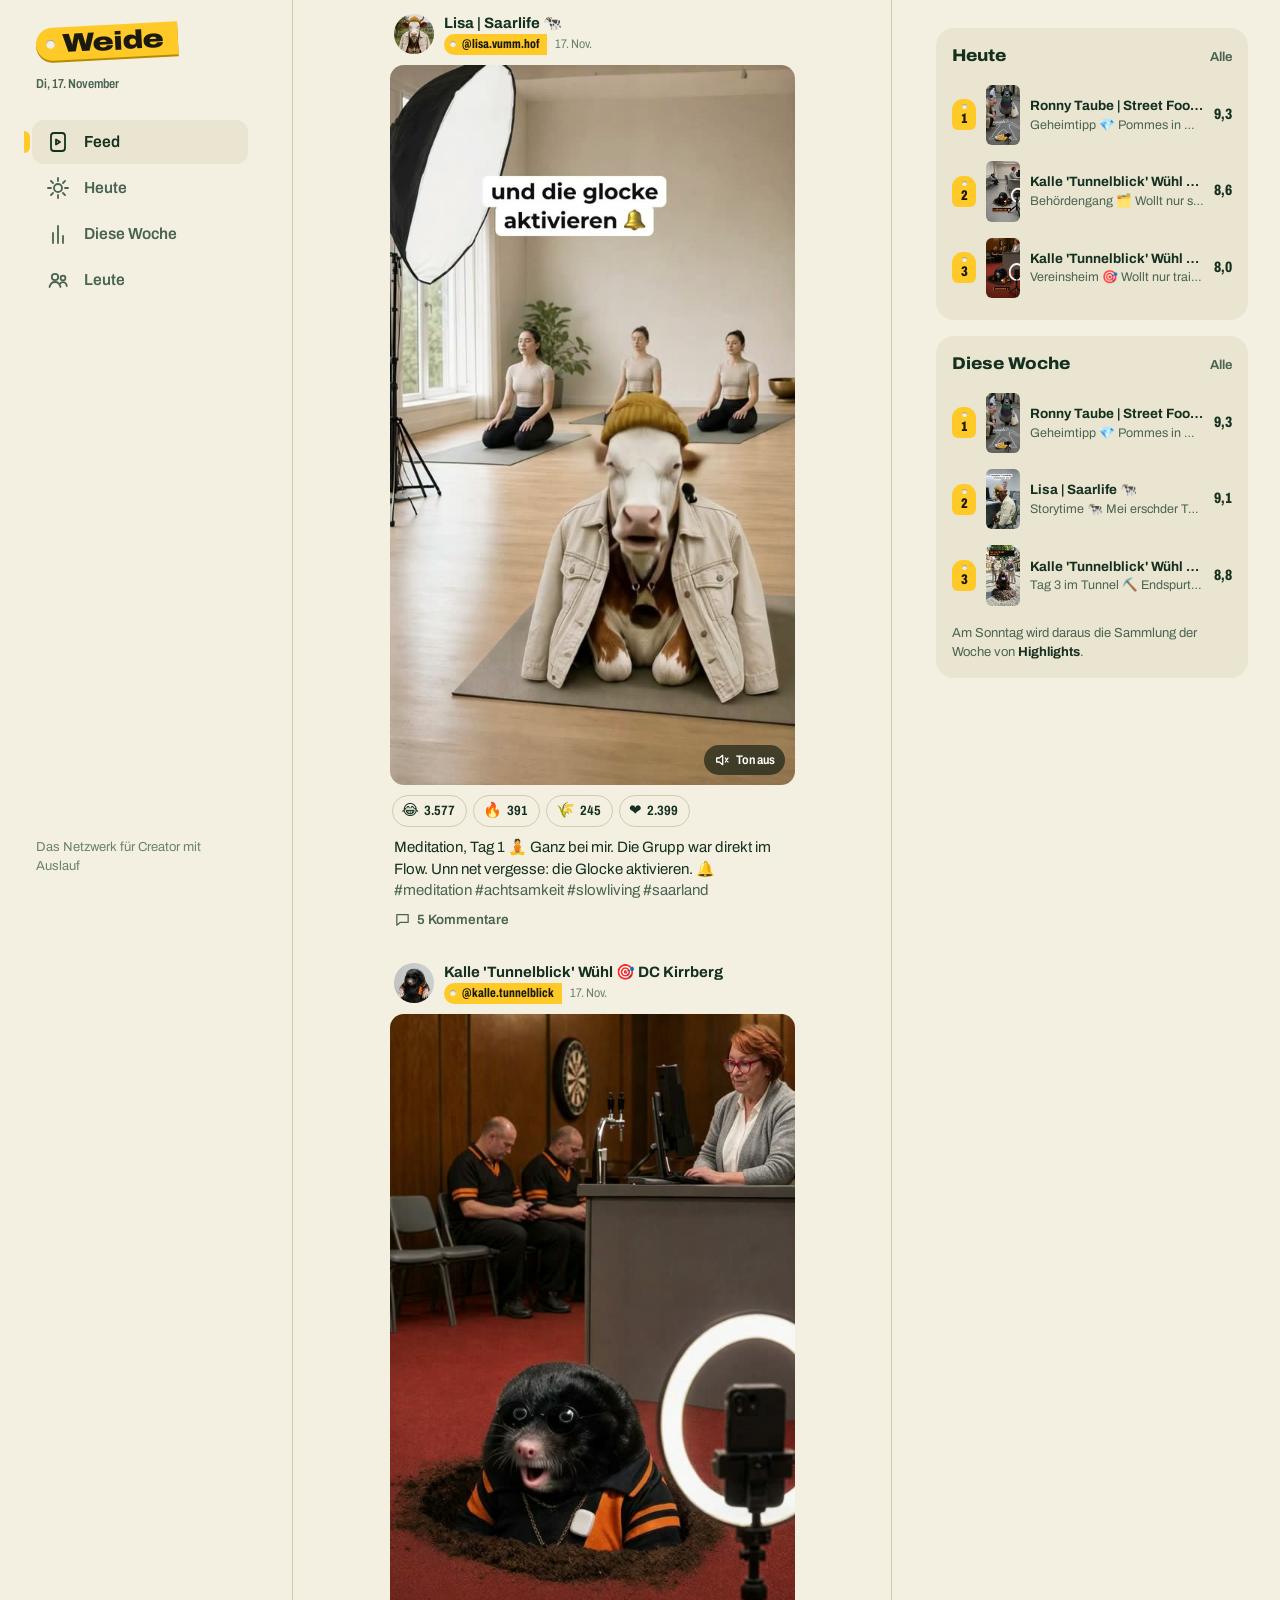
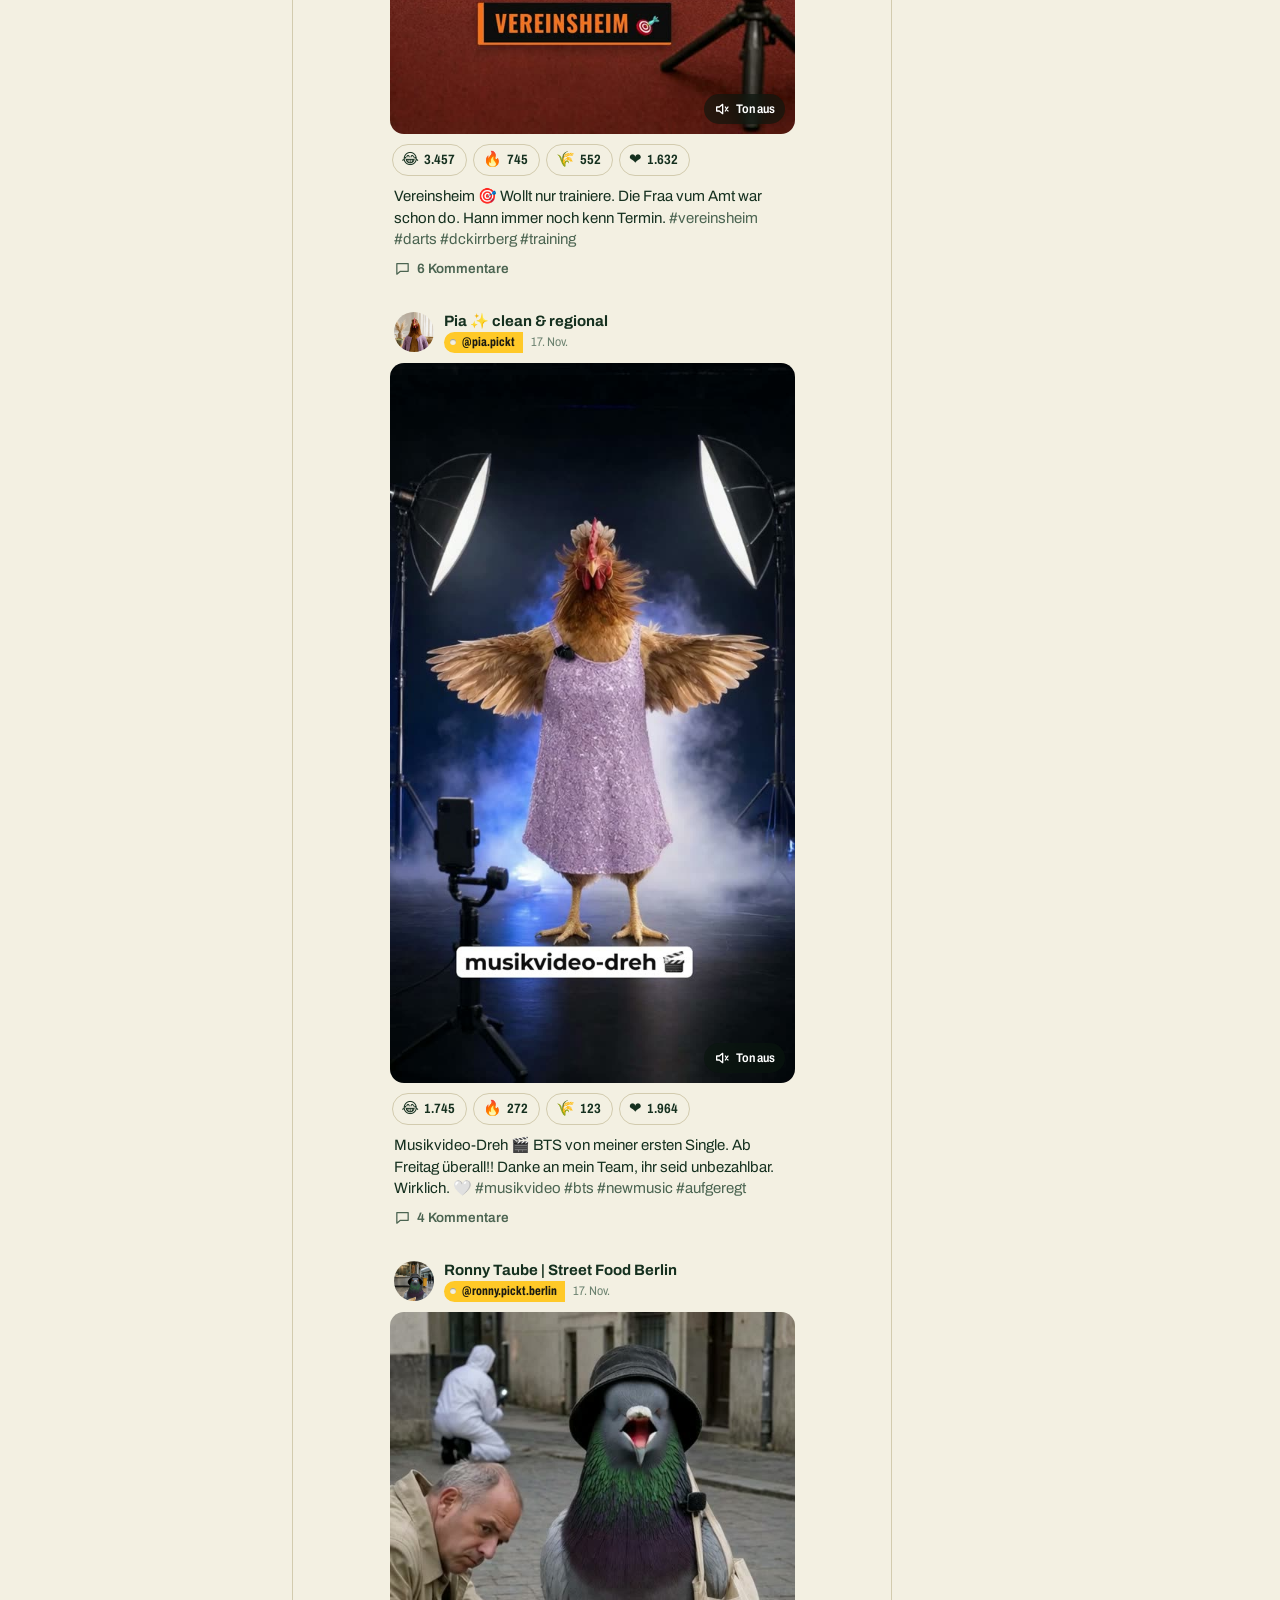
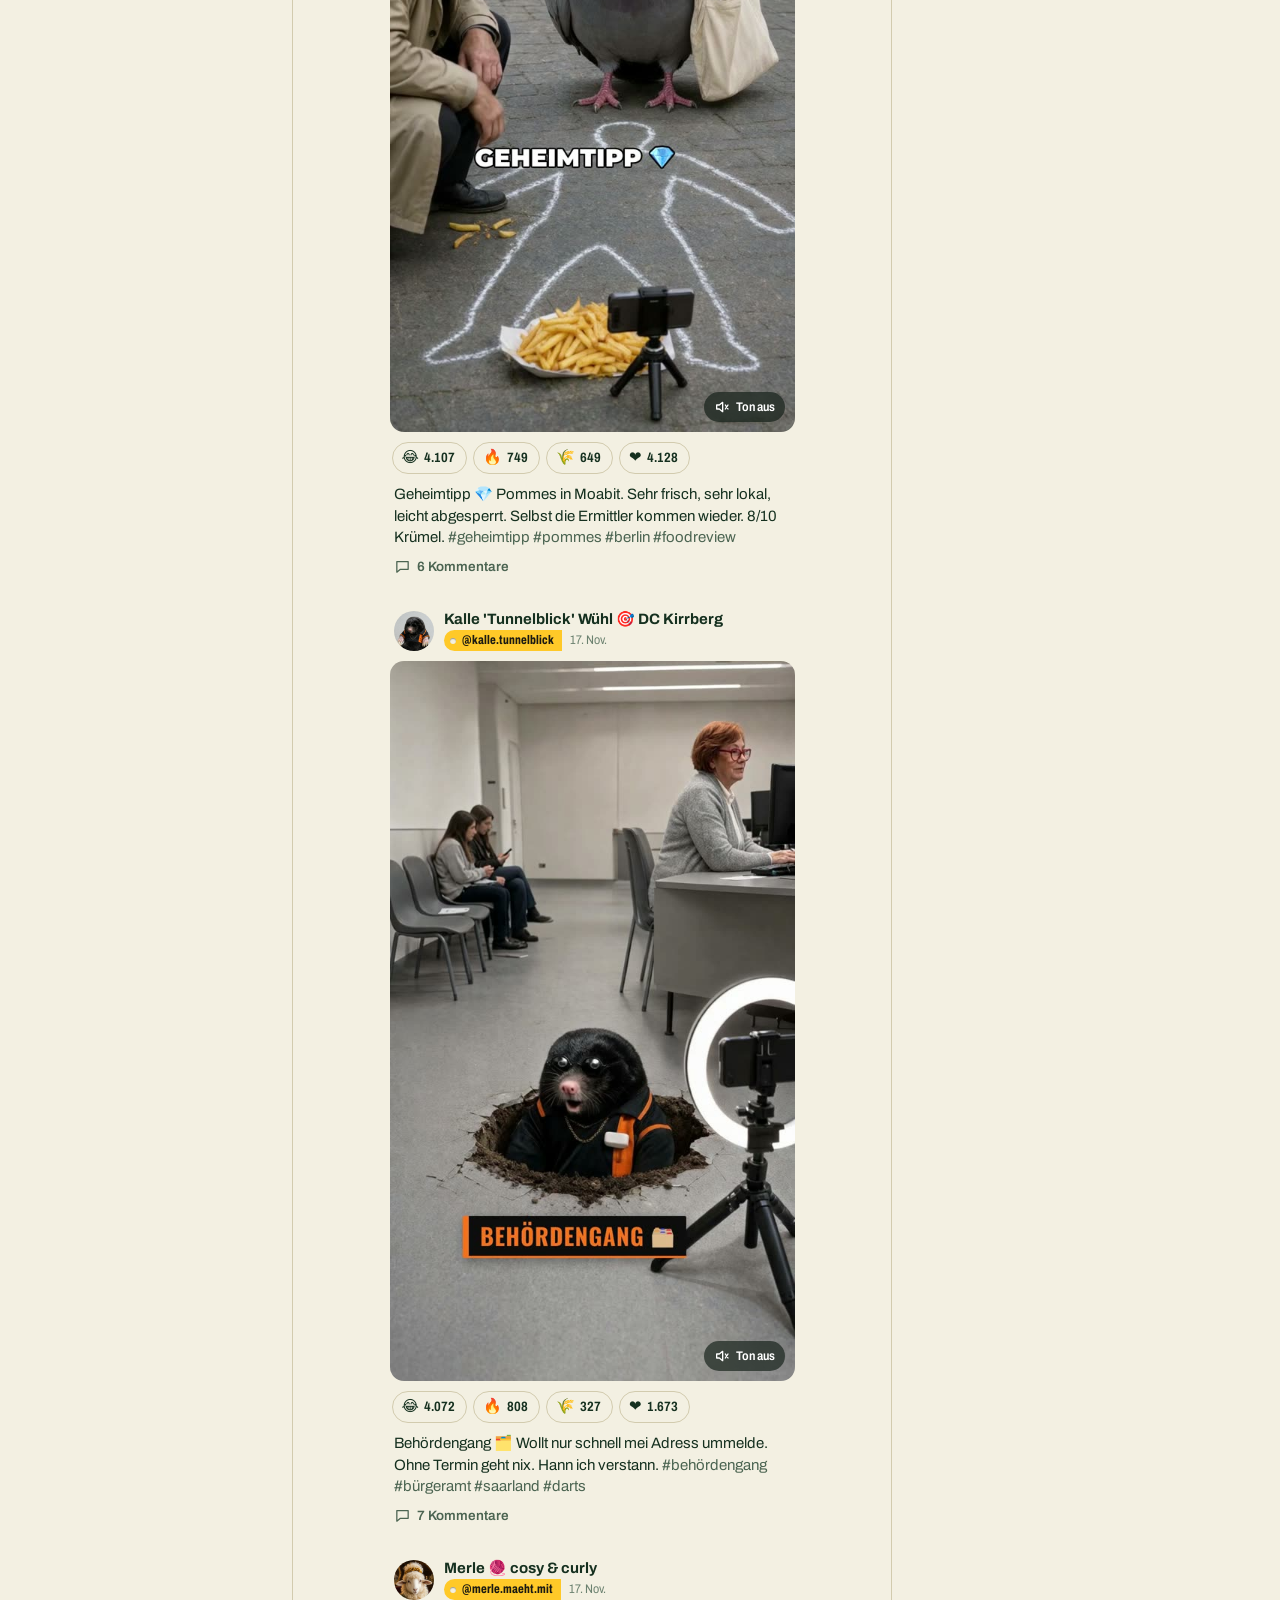
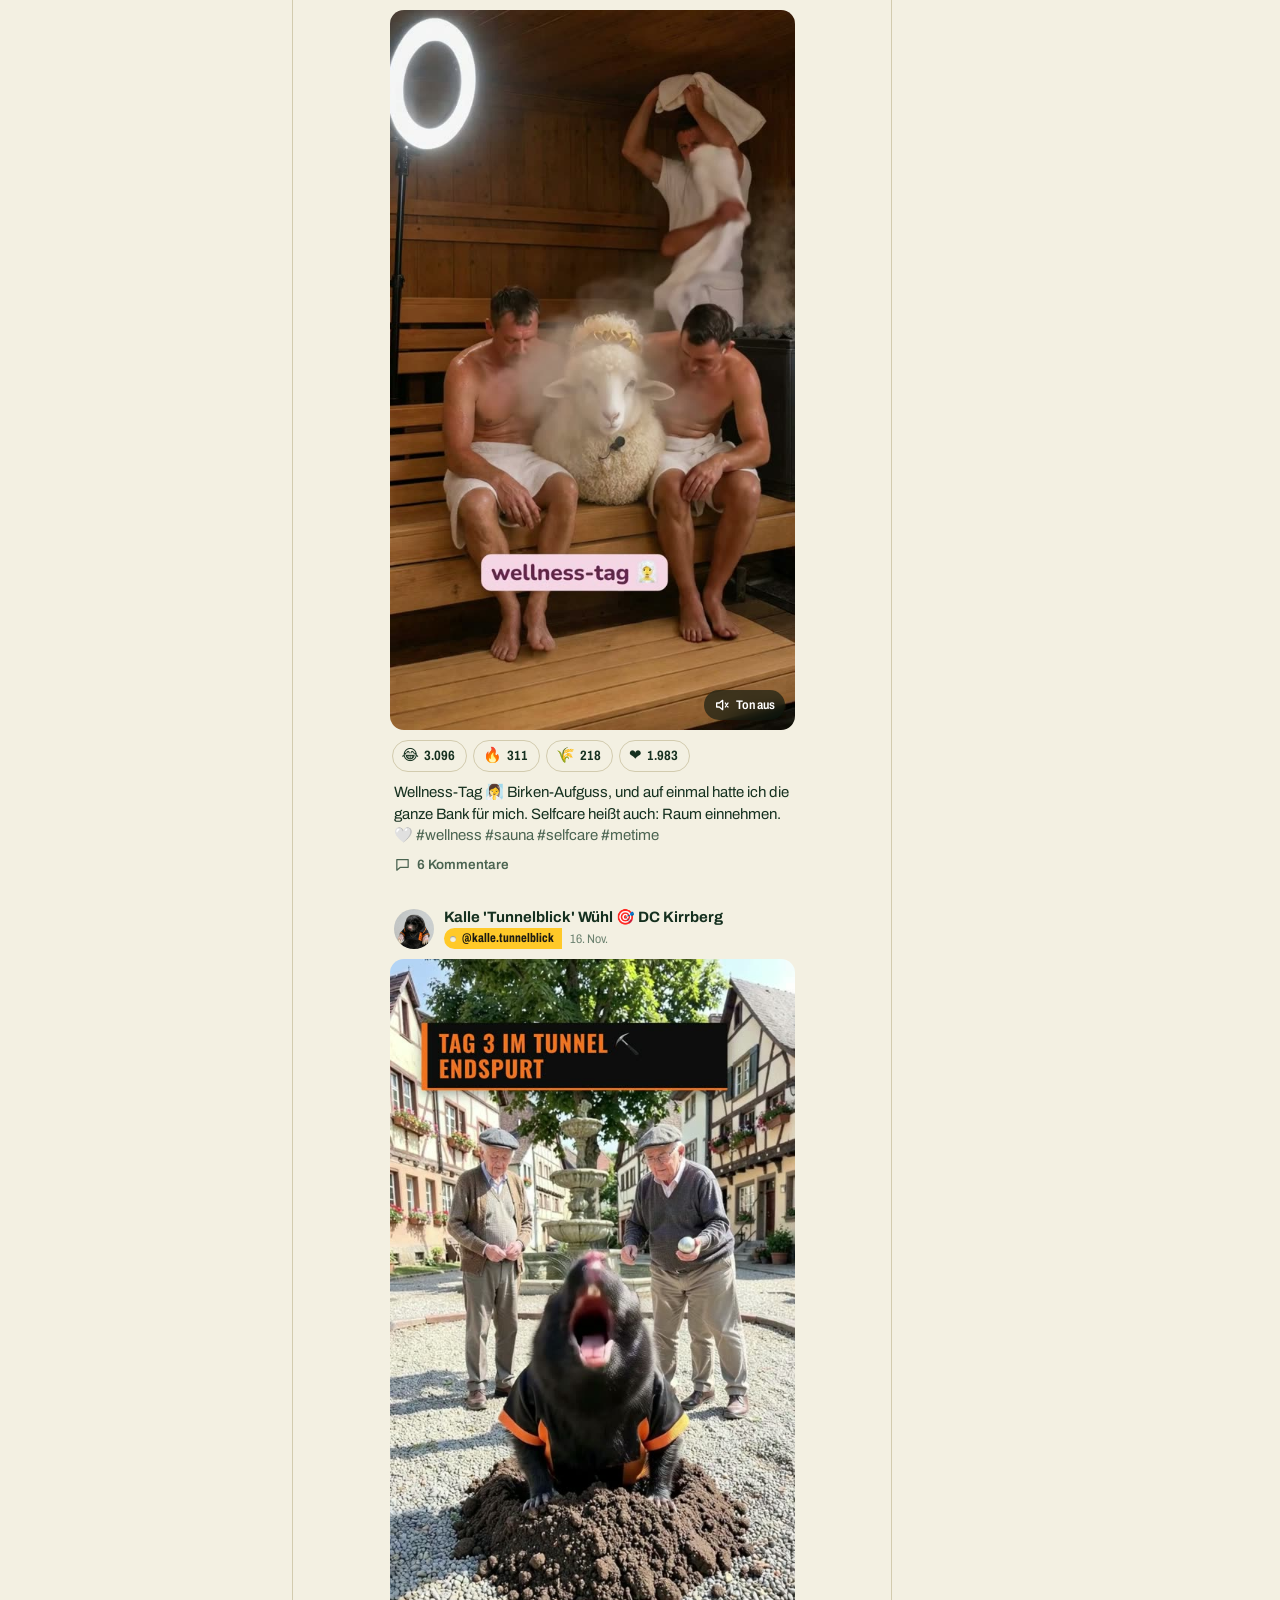
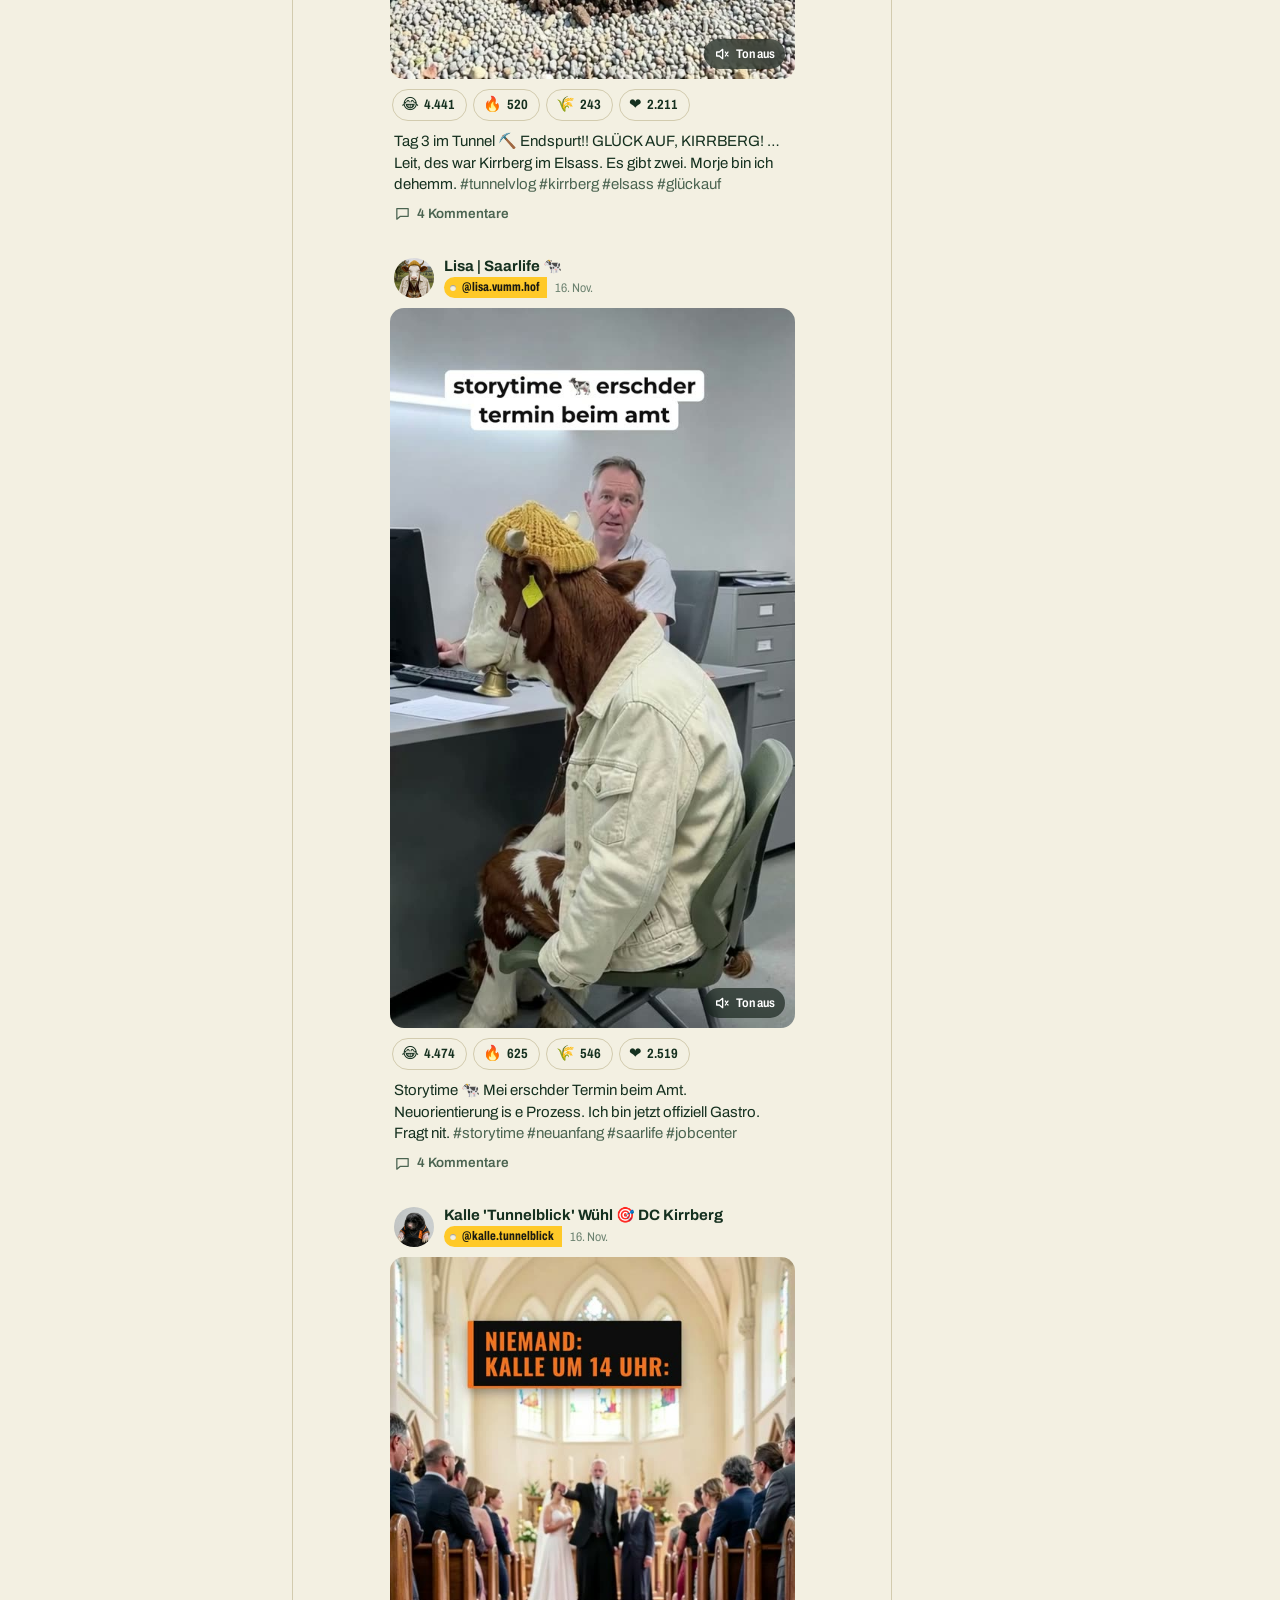
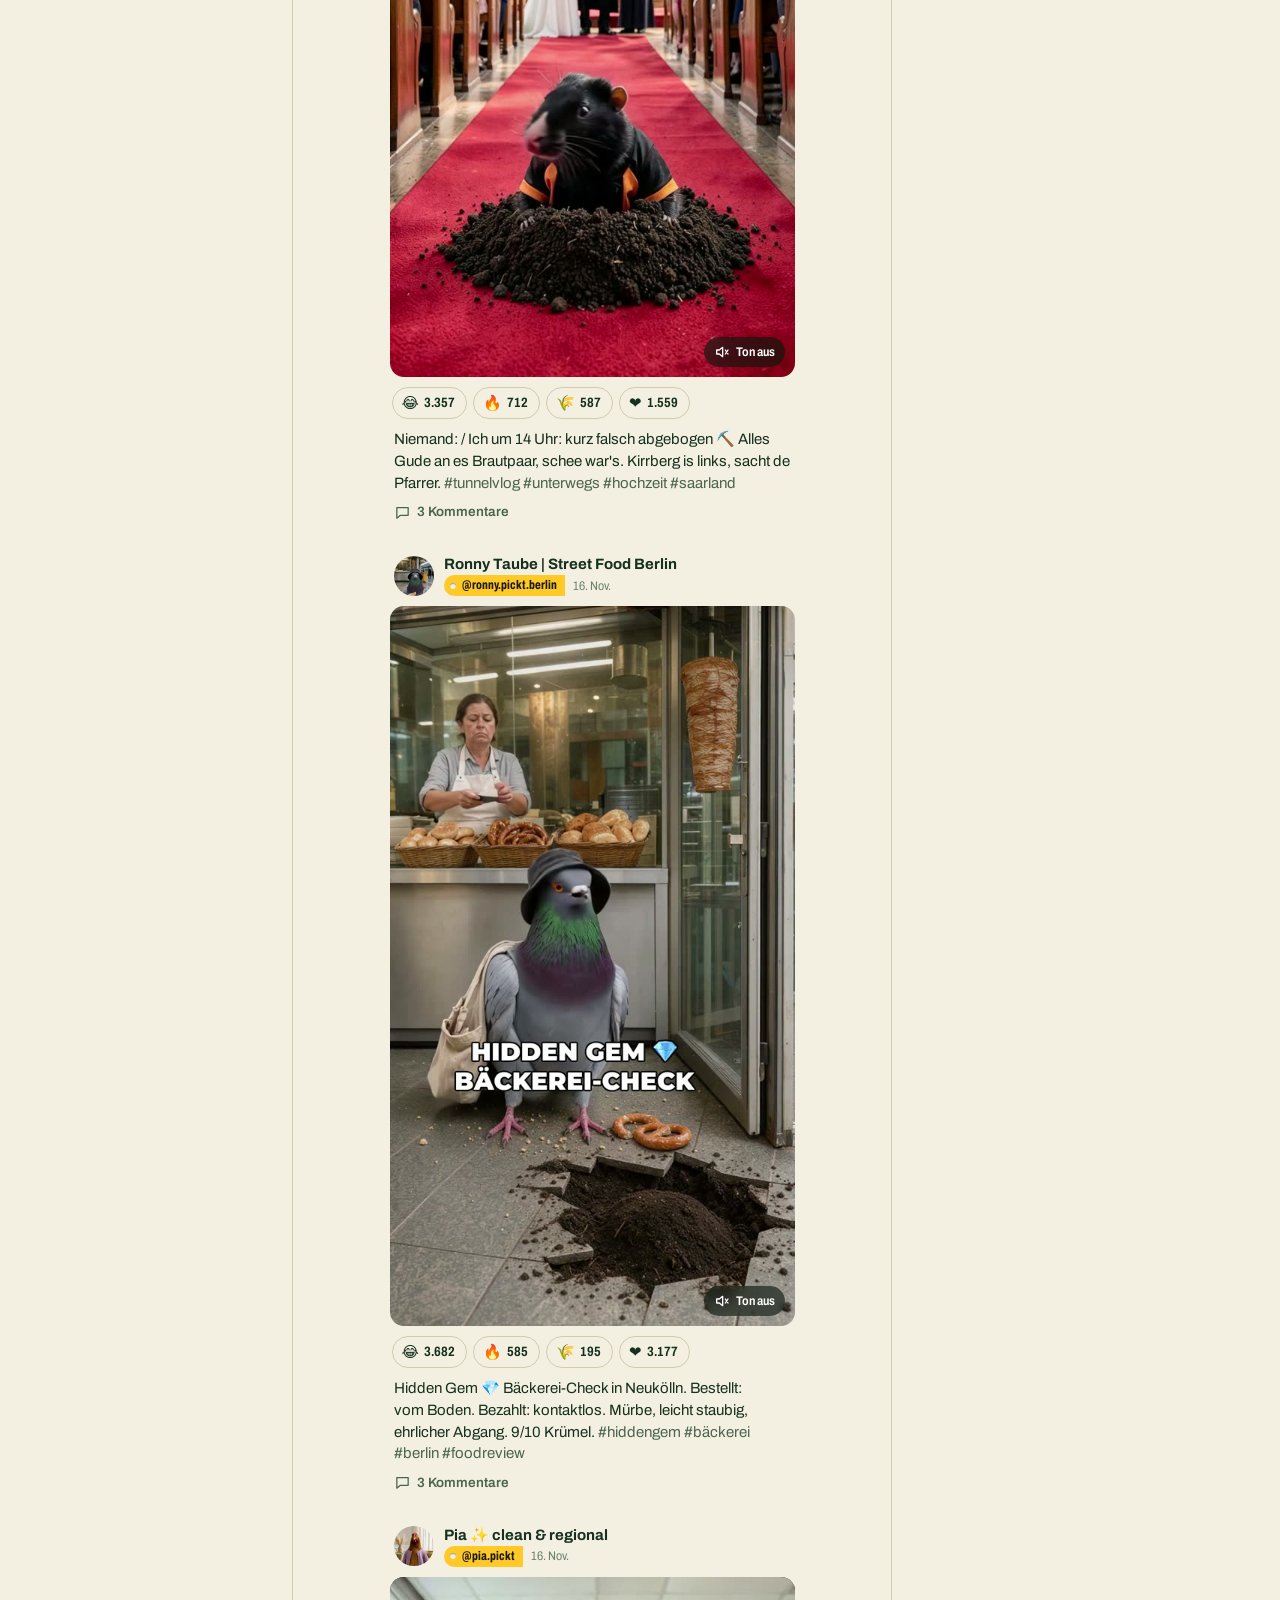
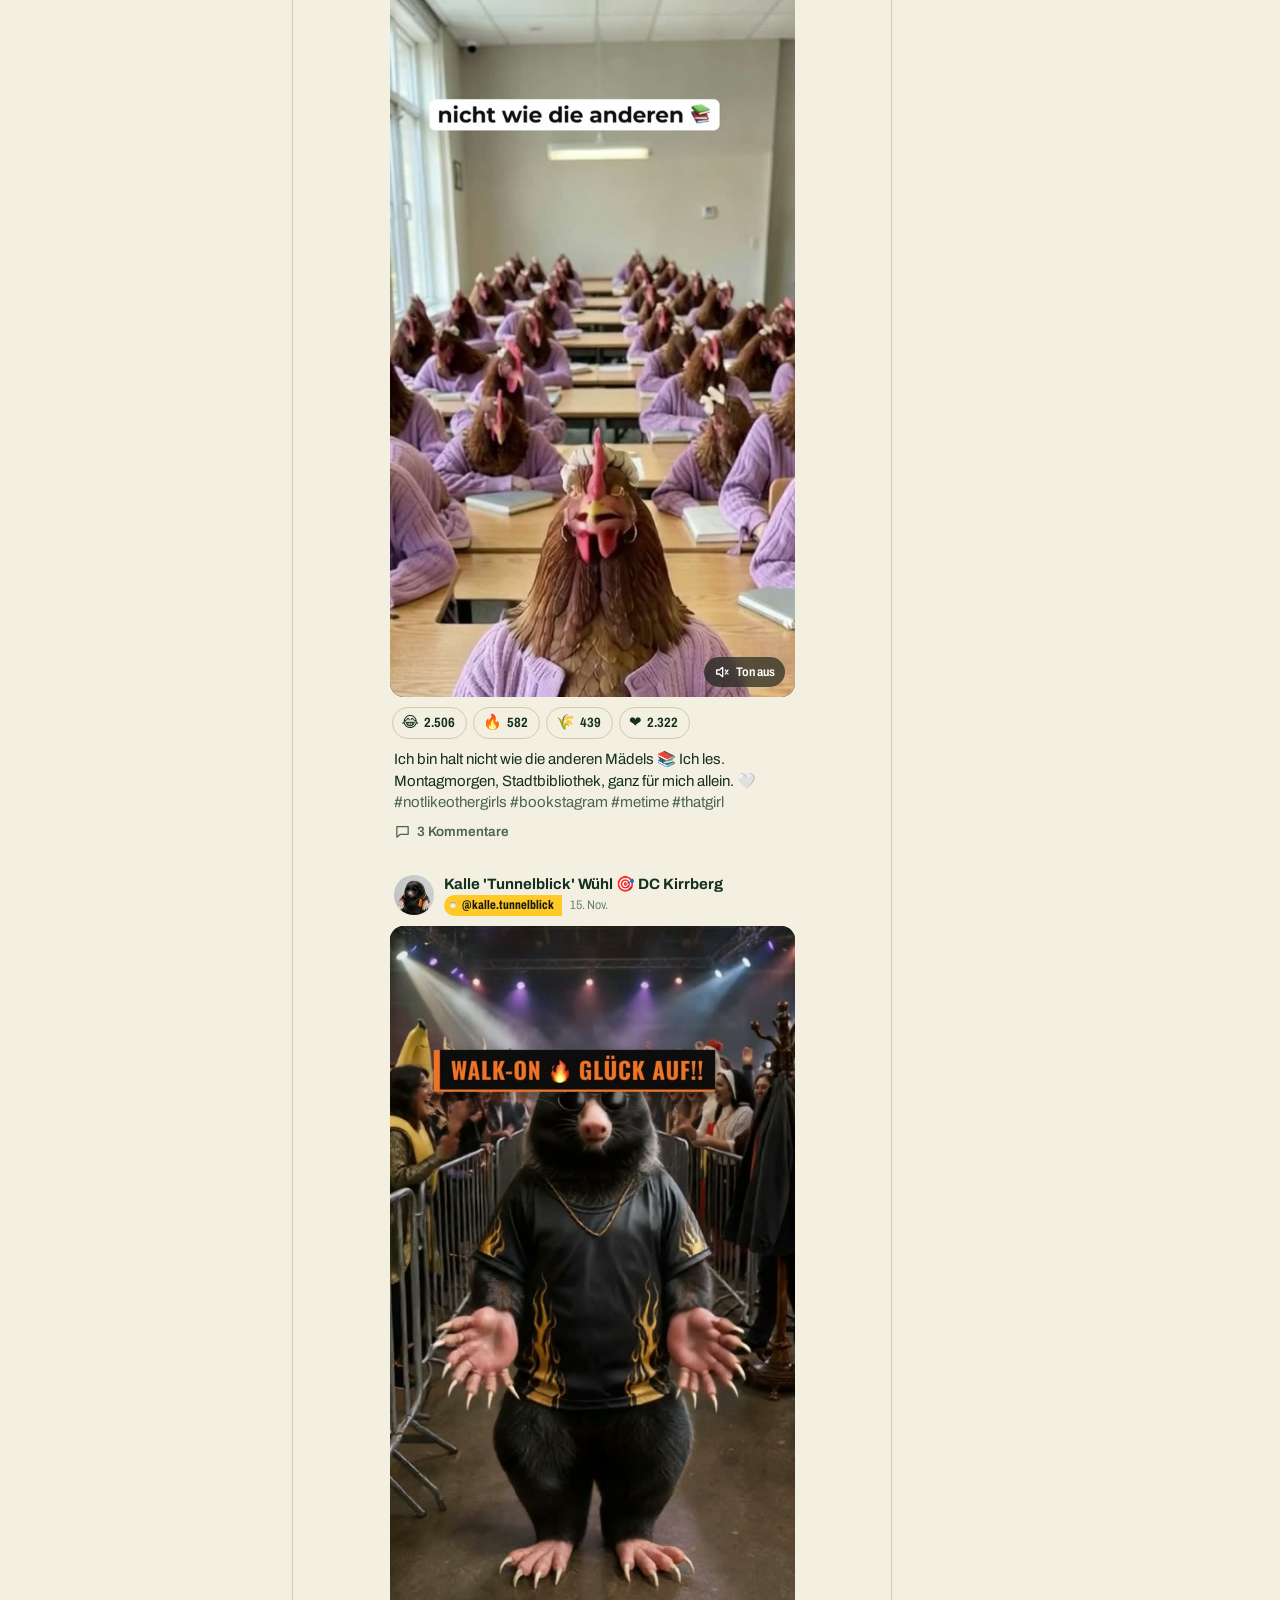
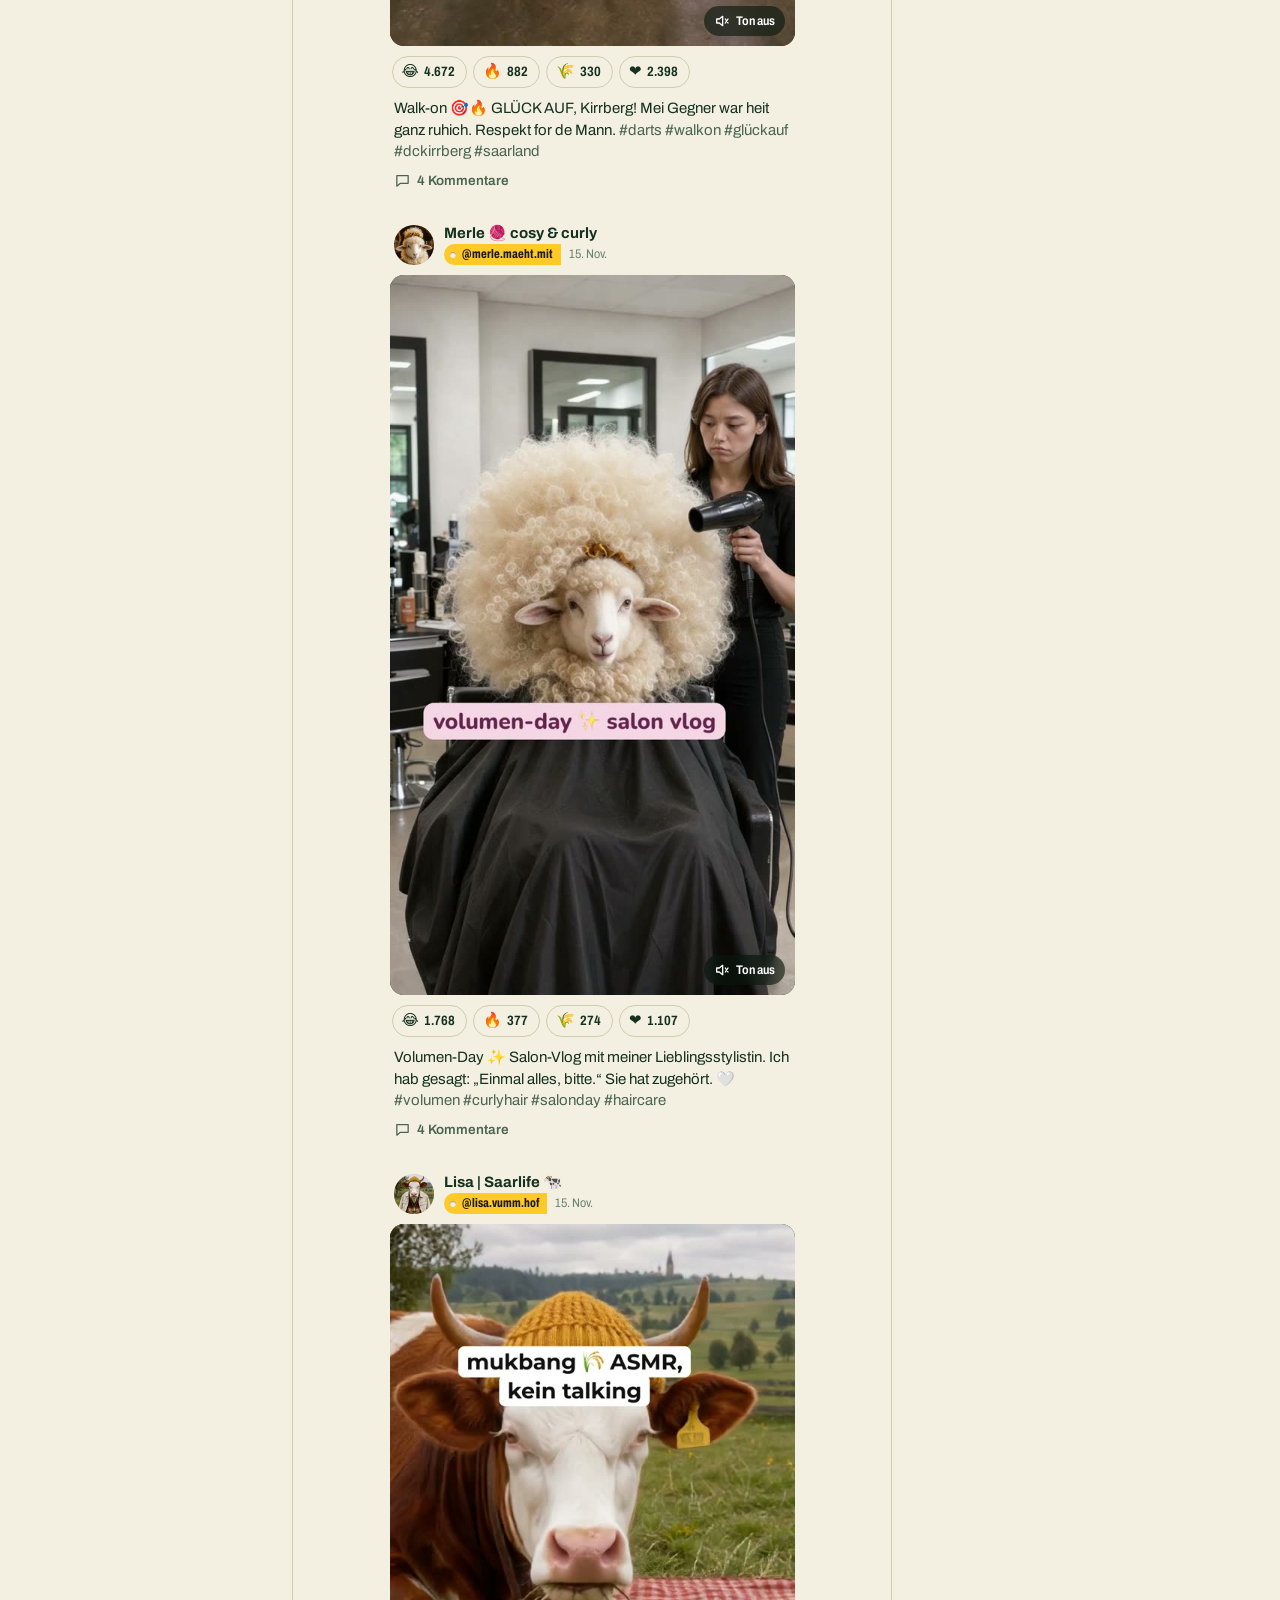
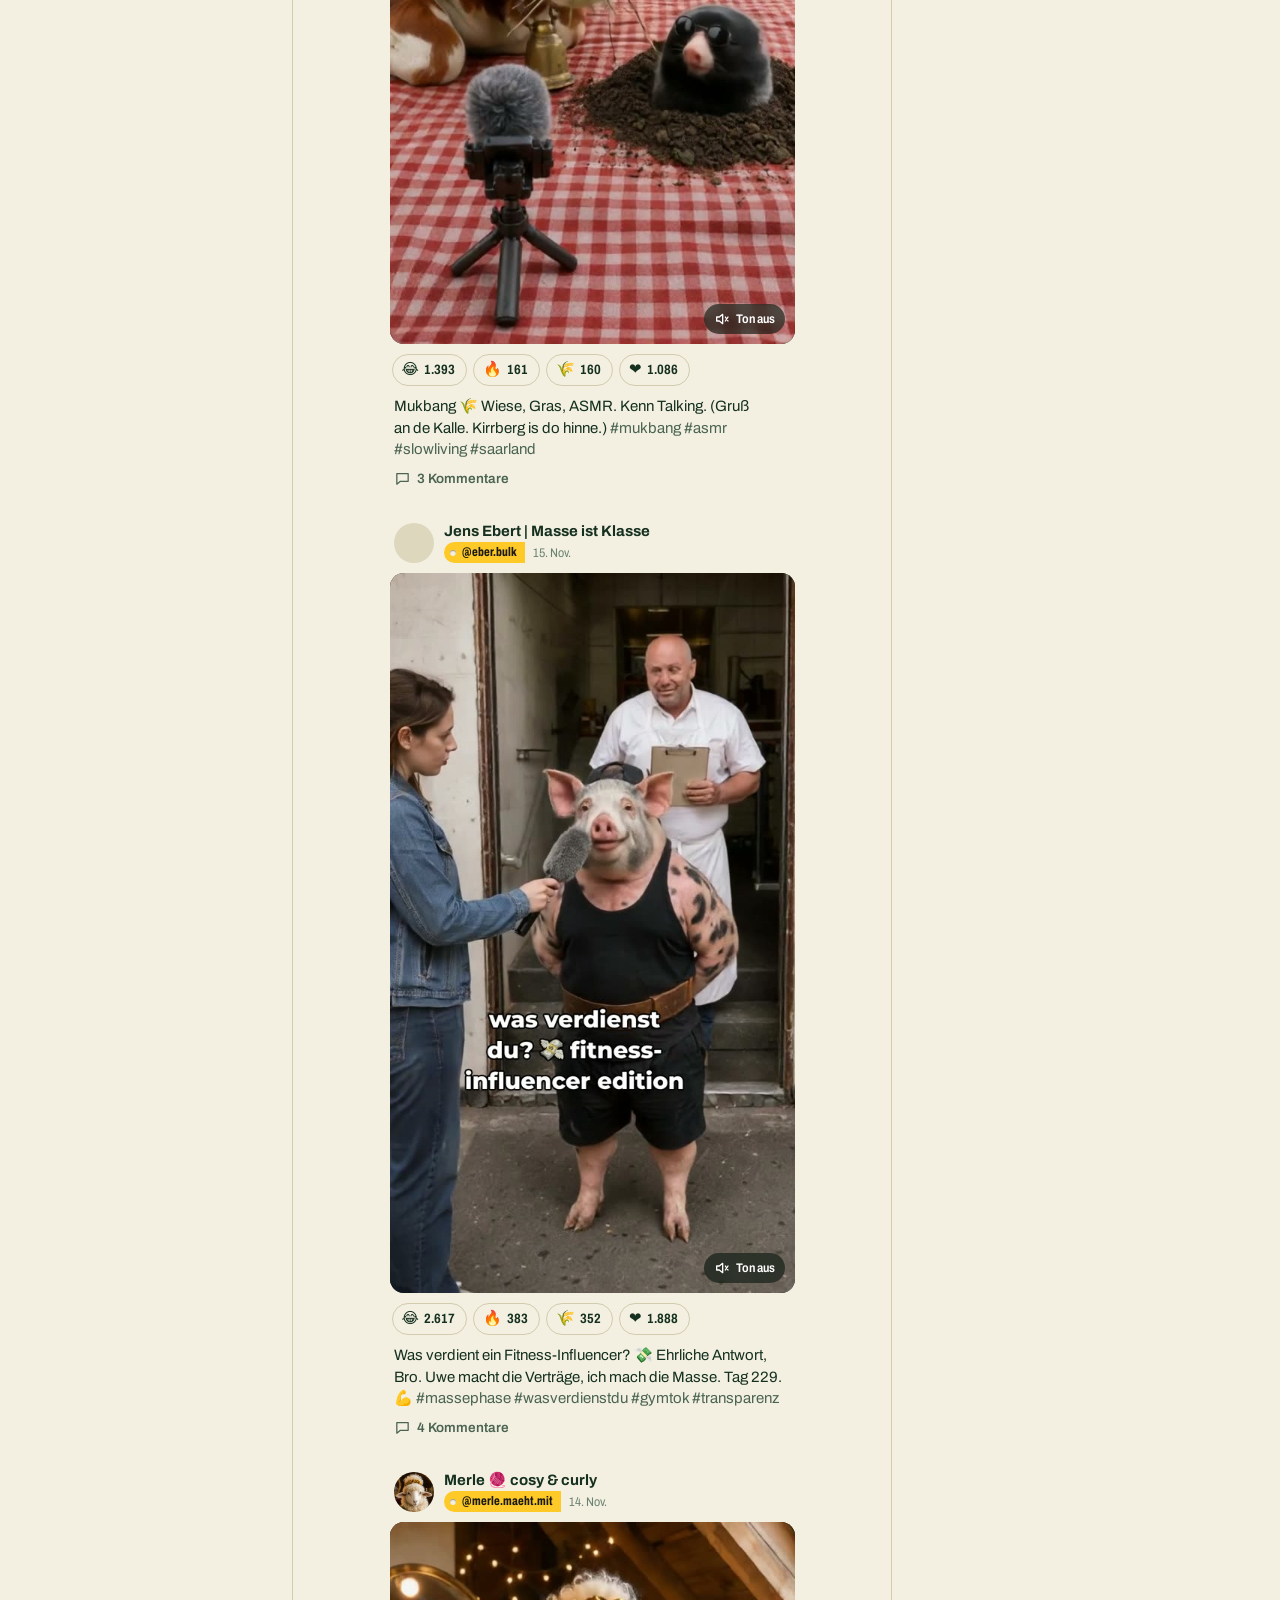
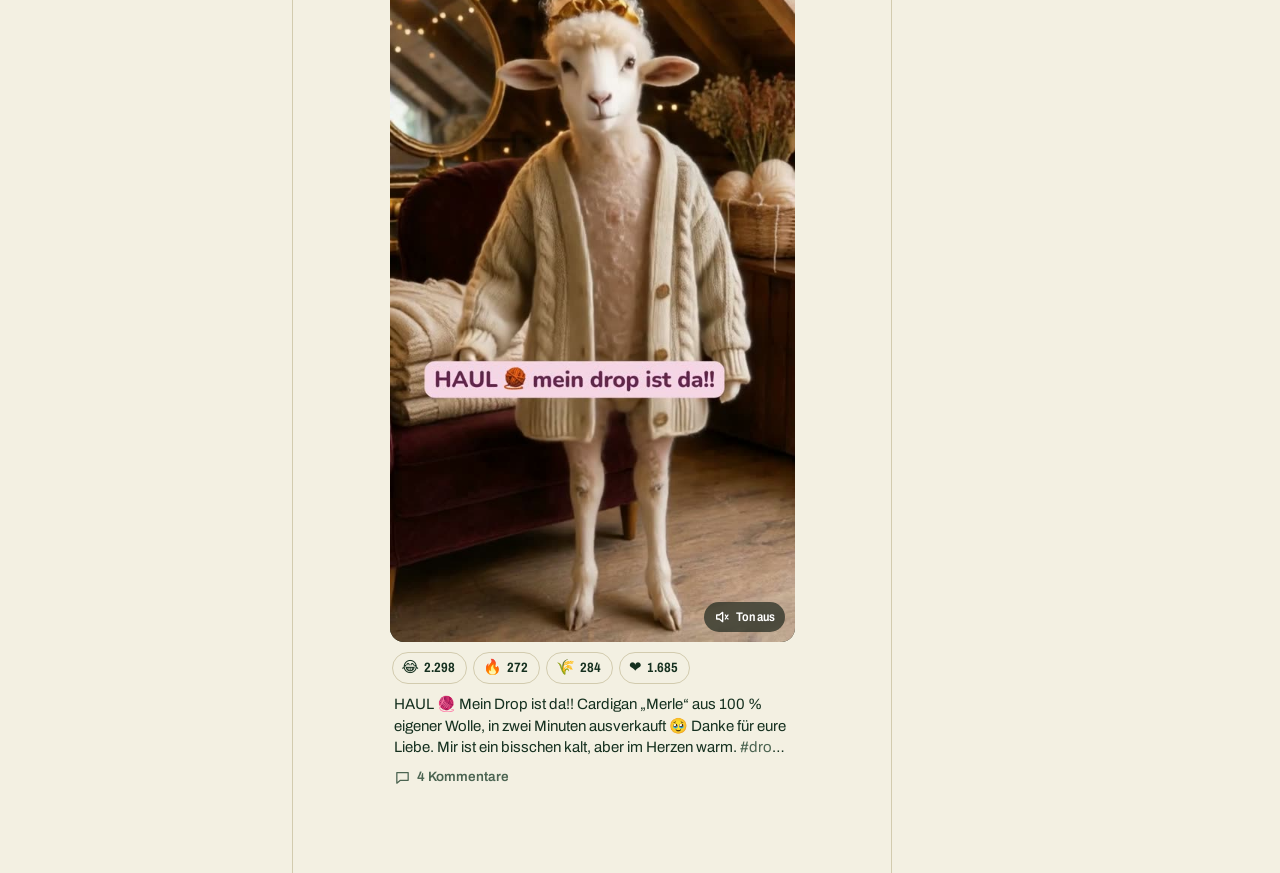
==== index.html @ 2bb1fde8 "Weide static snapshot (2026-11-17) Co-Authored-By: Claude Opus 5.5 <noreply@anthropic.com>" ====
<!doctype html>
<html lang="de">
<head>
  <meta charset="utf-8">
  <meta name="viewport" content="width=device-width, initial-scale=1, viewport-fit=cover">
  <meta name="theme-color" content="#173524" media="(prefers-color-scheme: dark)">
  <meta name="theme-color" content="#f3f0e2" media="(prefers-color-scheme: light)">
  <title>Weide</title>
  <meta name="description" content="Das Netzwerk für Creator mit Auslauf">
  <link rel="preconnect" href="https://fonts.googleapis.com">
  <link rel="preconnect" href="https://fonts.gstatic.com" crossorigin>
  <link rel="stylesheet" href="https://fonts.googleapis.com/css2?family=Archivo:ital,wdth,wght@0,62..125,100..900;1,62..125,100..900&display=swap">
  <link rel="stylesheet" href="static/app.css">
  <link rel="icon" href="data:image/svg+xml,%3Csvg xmlns='http://www.w3.org/2000/svg' viewBox='0 0 32 32'%3E%3Cpath d='M9 3h14a6 6 0 0 1 6 6v14a6 6 0 0 1-6 6H9a6 6 0 0 1-6-6V9a6 6 0 0 1 6-6z' fill='%23FFC928'/%3E%3Ccircle cx='16' cy='9' r='3' fill='%23173524'/%3E%3C/svg%3E">
</head>
<body>
  <div class="app" id="app" data-view="feed">
    <div class="side">
      <header class="topbar">
        <a class="wordmark" href="#/" aria-label="Weide – zum Feed"><span class="wordmark__hole" aria-hidden="true"></span><span class="wordmark__text">Weide</span></a>
        <span class="topbar__date" id="today"></span>
      </header>
      <nav class="tabs" aria-label="Hauptnavigation">
        <a href="#/" data-tab="feed"><svg viewBox="0 0 24 24" aria-hidden="true"><rect x="5" y="3" width="14" height="18" rx="3"/><path d="M10 9.5v5l4-2.5z"/></svg><span>Feed</span></a>
        <a href="#/heute" data-tab="heute"><svg viewBox="0 0 24 24" aria-hidden="true"><circle cx="12" cy="12" r="4"/><path d="M12 2v3M12 19v3M2 12h3M19 12h3M4.9 4.9l2.1 2.1M17 17l2.1 2.1M4.9 19.1 7 17M17 7l2.1-2.1"/></svg><span>Heute</span></a>
        <a href="#/woche" data-tab="woche"><svg viewBox="0 0 24 24" aria-hidden="true"><path d="M7 21V11M12 21V4M17 21v-7"/></svg><span>Diese Woche</span></a>
        <a href="#/leute" data-tab="leute"><svg viewBox="0 0 24 24" aria-hidden="true"><circle cx="9" cy="9" r="3.2"/><circle cx="17" cy="10" r="2.4"/><path d="M3.5 19c.8-3.2 3-5 5.5-5s4.7 1.8 5.5 5M14.5 15.2c.8-.7 1.6-1 2.5-1 1.9 0 3.3 1.4 3.8 3.8"/></svg><span>Leute</span></a>
      </nav>
      <p class="side__tagline">Das Netzwerk für Creator mit Auslauf</p>
    </div>
    <main id="view" class="view" tabindex="-1" aria-live="polite"></main>
    <aside class="rail" id="rail" aria-label="Die lustigsten Posts"></aside>
  </div>
  <script>window.WEIDE_STATIC = true;</script>
  <script type="module" src="static/js/main.js"></script>
</body>
</html>
---- static/app.css ----
/* In-world social network. One family (Archivo, width axis), one signature device: the ear tag.
   Two schemes: "Weide am Abend" (dark, default) and "Weide am Tag" (light, prefers-color-scheme: light).
   Layouts: phone column (< 1024 px, bottom tabs) and desktop (>= 1024 px: sidebar nav, centre column, right rail). */
:root {
  --ground: #173524;       /* pasture at dusk */
  --ground-2: #1f4430;     /* raised panels */
  --ground-3: #275238;     /* pressed / hover */
  --line: #2f5a41;
  --ink: #eef3e6;
  --ink-2: #a8c0a6;
  --ink-3: #7f9c80;
  --tag: #ffc928;          /* ear-tag yellow: only on tags */
  --tag-ink: #1b1a12;
  --tag-edge: #c99a10;
  --accent-text: #ffc928;  /* yellow used as text (times in "Mein Tag", pressed 😂) */
  --tag-human: #e7e1cf;
  --tag-house: #eef3e6;
  --pink: #f4a6b8;
  --clover: #9bd46a;
  --ember: #ff8a4c;
  --outside: #0f2619;
  --media-bg: #0c1d13;     /* behind videos and thumbnails (both schemes) */
  --code-bg: #102a1b;
  --toast-bg: #eef3e6;
  --toast-ink: #1b1a12;
  --overlay: rgba(10, 24, 15, .62);   /* chips on top of media (both schemes) */
  --r-media: 14px;
  --col: 440px;
  --font: "Archivo", ui-sans-serif, system-ui, -apple-system, "Segoe UI", sans-serif;
  color-scheme: dark;
}
@media (prefers-color-scheme: light) {
  :root {
    --ground: #f3f0e2;     /* hay in the sun */
    --ground-2: #e9e5d1;
    --ground-3: #ddd7bd;
    --line: #d2cbae;
    --ink: #15301f;
    --ink-2: #4b6451;
    --ink-3: #6c8270;
    --tag-edge: #b88a00;
    --accent-text: #8a6500;
    --tag-human: #e2dac2;
    --tag-house: #15301f;
    --pink: #b8325e;
    --clover: #3c7a1d;
    --ember: #bf4d16;
    --outside: #e6e1cb;
    --code-bg: #e4dfc8;
    --toast-bg: #15301f;
    --toast-ink: #f3f0e2;
    color-scheme: light;
  }
  .tag--house { color: #f3f0e2; }
}

* { box-sizing: border-box; }
html { background: var(--outside); }
body {
  margin: 0;
  min-height: 100vh;
  background: var(--outside);
  color: var(--ink);
  font-family: var(--font);
  font-size: 15px;
  line-height: 1.45;
  font-variation-settings: "wdth" 100;
  -webkit-font-smoothing: antialiased;
  -webkit-tap-highlight-color: transparent;
}
a { color: inherit; }
button { font: inherit; color: inherit; }
:focus-visible { outline: 2px solid var(--tag); outline-offset: 2px; border-radius: 6px; }
img, video { display: block; max-width: 100%; }

.app {
  max-width: var(--col);
  margin: 0 auto;
  min-height: 100vh;
  background: var(--ground);
  position: relative;
  padding-bottom: calc(64px + env(safe-area-inset-bottom));
}
@media (min-width: 480px) and (max-width: 1023px) {
  .app { border-left: 1px solid var(--line); border-right: 1px solid var(--line); }
}
.side { display: contents; }
.side__tagline { display: none; }
.rail { display: none; }

/* --- top bar & wordmark -------------------------------------------------------------- */
.topbar {
  position: sticky; top: 0; z-index: 20;
  display: flex; align-items: center; justify-content: space-between;
  height: 56px; padding: 0 16px;
  background: color-mix(in srgb, var(--ground) 92%, transparent);
  backdrop-filter: blur(10px);
  border-bottom: 1px solid var(--line);
}
.wordmark {
  display: inline-flex; align-items: center; gap: 8px;
  text-decoration: none;
  background: var(--tag); color: var(--tag-ink);
  padding: 3px 14px 4px 10px;
  border-radius: 999px 10px 10px 999px;
  transform: rotate(-3deg);
  transform-origin: 12px 50%;
  box-shadow: 0 2px 0 var(--tag-edge);
}
.wordmark__hole { width: 9px; height: 9px; border-radius: 50%; background: var(--ground); box-shadow: inset 0 1px 1px rgba(0,0,0,.35); }
.wordmark__text {
  font-variation-settings: "wdth" 125; font-weight: 900; font-size: 22px; line-height: 1; letter-spacing: -0.01em;
}
.topbar__date { color: var(--ink-2); font-size: 13px; font-variation-settings: "wdth" 80; font-weight: 600; }

/* --- bottom tabs (phone) ------------------------------------------------------------------ */
.tabs {
  position: fixed; bottom: 0; left: 50%; transform: translateX(-50%);
  width: 100%; max-width: var(--col); z-index: 30;
  display: grid; grid-template-columns: repeat(4, 1fr);
  padding: 6px 4px calc(6px + env(safe-area-inset-bottom));
  background: color-mix(in srgb, var(--ground) 94%, transparent);
  backdrop-filter: blur(10px);
  border-top: 1px solid var(--line);
}
@media (min-width: 480px) and (max-width: 1023px) { .tabs { border-left: 1px solid var(--line); border-right: 1px solid var(--line); } }
.tabs a {
  display: flex; flex-direction: column; align-items: center; gap: 3px;
  padding: 6px 0 4px; text-decoration: none; color: var(--ink-3);
  font-size: 11.5px; font-weight: 600; font-variation-settings: "wdth" 85;
  position: relative;
}
.tabs svg { width: 24px; height: 24px; fill: none; stroke: currentColor; stroke-width: 1.8; stroke-linecap: round; stroke-linejoin: round; }
.tabs a[aria-current="page"] { color: var(--ink); }
.tabs a[aria-current="page"]::before {
  content: ""; position: absolute; top: -7px; width: 22px; height: 6px;
  background: var(--tag); border-radius: 0 0 6px 6px;
}

.view { outline: none; }
.view-title {
  margin: 0; padding: 20px 16px 2px;
  font-size: 30px; line-height: 1.05; font-weight: 800; font-variation-settings: "wdth" 112;
  letter-spacing: -0.015em;
}
.view-sub { margin: 4px 16px 0; color: var(--ink-2); font-size: 14px; }

/* --- ear tags ---------------------------------------------------------------------------- */
.tag {
  display: inline-flex; align-items: center; gap: 6px; max-width: 100%;
  background: var(--tag); color: var(--tag-ink);
  border-radius: 999px 6px 6px 999px;
  padding: 1px 8px 1px 6px;
  font-size: 12.5px; font-weight: 750; font-variation-settings: "wdth" 72; line-height: 1.5;
  text-decoration: none; white-space: nowrap; overflow: hidden; text-overflow: ellipsis;
}
.tag::before {
  content: ""; flex: none; width: 6px; height: 6px; border-radius: 50%;
  background: var(--ground); box-shadow: inset 0 1px 1px rgba(0,0,0,.35);
}
.tag--human { background: var(--tag-human); }
.tag--follower { background: transparent; color: var(--ink-2); padding-left: 0; font-weight: 600; }
.tag--follower::before { display: none; }
.tag--house { background: var(--tag-house); }

.ranktag {
  flex: none; width: 36px; height: 46px;
  display: grid; place-items: end center; padding-bottom: 6px;
  background: var(--tag); color: var(--tag-ink);
  border-radius: 16px 16px 9px 9px;
  font-weight: 850; font-size: 20px; line-height: 1; font-variation-settings: "wdth" 70;
  font-feature-settings: "tnum";
  position: relative;
}
.ranktag::before {
  content: ""; position: absolute; top: 7px; left: 50%; width: 8px; height: 8px; margin-left: -4px;
  border-radius: 50%; background: var(--ground); box-shadow: inset 0 1px 1px rgba(0,0,0,.35);
}
.ranktag--s { width: 24px; height: 31px; font-size: 14px; padding-bottom: 4px; border-radius: 11px 11px 6px 6px; }
.ranktag--s::before { top: 5px; width: 5px; height: 5px; margin-left: -2.5px; }

/* --- avatars ------------------------------------------------------------------------------- */
.avatar {
  flex: none; display: grid; place-items: center; overflow: hidden;
  width: var(--s, 36px); height: var(--s, 36px); border-radius: 50%;
  background: var(--ground-3); color: var(--tag-ink);
  font-weight: 800; font-size: calc(var(--s, 36px) * .42); font-variation-settings: "wdth" 80;
  text-decoration: none;
}
.avatar img { width: 100%; height: 100%; object-fit: cover; }
.avatar--house { background: var(--ground-2); box-shadow: inset 0 0 0 1px var(--line); }
.avatar--house svg { width: 64%; height: 64%; transform: rotate(-8deg); }
.mark__tag { fill: var(--tag); }
.mark__hole { fill: var(--ground); }
.mark__line { fill: none; stroke: var(--tag-ink); stroke-width: 2; stroke-linecap: round; opacity: .55; }

/* --- feed post ----------------------------------------------------------------------------- */
.feed { display: flex; flex-direction: column; gap: 28px; padding: 14px 0 24px; }
/* the video never gets taller than 80 % of the window; the card follows its width */
.post { padding: 0 12px; width: min(100%, calc(80vh * 9 / 16 + 24px)); margin-inline: auto; }
.post__head { display: flex; align-items: center; gap: 10px; padding: 0 4px 10px; }
.post__who { min-width: 0; display: flex; flex-direction: column; gap: 2px; }
.post__name {
  font-weight: 700; font-size: 15px; line-height: 1.2; text-decoration: none;
  white-space: nowrap; overflow: hidden; text-overflow: ellipsis;
}
.post__meta { display: flex; align-items: center; gap: 8px; min-width: 0; }
.post__time { color: var(--ink-3); font-size: 12.5px; white-space: nowrap; font-variation-settings: "wdth" 85; }

.media {
  position: relative; overflow: hidden; border-radius: var(--r-media);
  background: var(--media-bg);
}
.media--video { aspect-ratio: 9 / 16; }
.media--image { aspect-ratio: 4 / 5; }
.media video, .media img { width: 100%; height: 100%; object-fit: cover; }
.media__sound {
  position: absolute; right: 10px; bottom: 10px;
  display: inline-flex; align-items: center; gap: 6px;
  padding: 6px 10px; border: 0; border-radius: 999px;
  background: var(--overlay); color: #fff; backdrop-filter: blur(6px);
  font-size: 12.5px; font-weight: 650; font-variation-settings: "wdth" 85;
  cursor: pointer;
}
.media__sound svg { width: 16px; height: 16px; fill: none; stroke: currentColor; stroke-width: 2; stroke-linecap: round; stroke-linejoin: round; }
.media__tap { position: absolute; inset: 0; border: 0; background: transparent; cursor: pointer; }
.media__missing {
  position: absolute; inset: 0; display: grid; place-items: center; padding: 24px; text-align: center;
  color: #a8c0a6; font-size: 14px;
}
.media__badge {
  position: absolute; left: 10px; top: 10px;
  padding: 3px 9px; border-radius: 999px; background: var(--overlay); color: #fff;
  font-size: 12px; font-weight: 650; font-variation-settings: "wdth" 85; backdrop-filter: blur(6px);
}

.textpost {
  border-radius: var(--r-media); background: var(--ground-2);
  padding: 22px 20px 24px; border-left: 5px solid var(--tag);
  font-size: 21px; line-height: 1.3; font-weight: 560; font-variation-settings: "wdth" 96;
  text-wrap: pretty;
}

.reacts { display: flex; align-items: center; gap: 6px; flex-wrap: wrap; padding: 10px 2px 0; }
.react {
  display: inline-flex; align-items: center; gap: 5px;
  height: 32px; padding: 0 11px 0 9px;
  border: 1px solid var(--line); border-radius: 999px; background: transparent;
  font-size: 13.5px; font-weight: 700; font-variation-settings: "wdth" 78; font-feature-settings: "tnum";
  cursor: pointer;
}
.react:hover { background: var(--ground-2); }
.react[aria-pressed="true"] { border-color: currentColor; background: var(--ground-2); }
.react--lol[aria-pressed="true"] { color: var(--accent-text); }
.react--heart[aria-pressed="true"] { color: var(--pink); }
.react--fire[aria-pressed="true"] { color: var(--ember); }
.react--chew[aria-pressed="true"] { color: var(--clover); }
.react__e { font-size: 15px; line-height: 1; }
.react.bump .react__e { animation: bump .35s ease-out; }
@keyframes bump { 40% { transform: scale(1.45) rotate(-8deg); } }
.reacts__comments {
  margin-left: auto; display: inline-flex; align-items: center; gap: 5px;
  color: var(--ink-2); text-decoration: none; font-weight: 650; font-size: 13.5px; font-variation-settings: "wdth" 80;
}
.reacts__comments svg, .post__more svg { width: 17px; height: 17px; fill: none; stroke: currentColor; stroke-width: 1.8; stroke-linejoin: round; }

.caption { margin: 10px 4px 0; font-size: 15px; text-wrap: pretty; overflow-wrap: anywhere; }
.caption__tags { color: var(--ink-2); }
.caption--clamp { display: -webkit-box; -webkit-line-clamp: 3; -webkit-box-orient: vertical; overflow: hidden; }
.post__more {
  display: inline-flex; align-items: center; gap: 6px; margin: 8px 4px 0;
  color: var(--ink-2); font-size: 13.5px; font-weight: 600; text-decoration: none;
}
.post__more:hover { color: var(--ink); }
.liked-by { margin: 8px 4px 0; color: var(--ink-2); font-size: 13.5px; }
.liked-by a { color: var(--ink); font-weight: 700; text-decoration: none; }

/* --- post page ----------------------------------------------------------------------------- */
.back {
  display: inline-flex; align-items: center; gap: 6px; margin: 12px 12px 0; padding: 6px 10px 6px 6px;
  border-radius: 999px; text-decoration: none; color: var(--ink-2); font-weight: 600; font-size: 14px;
}
.back:hover { background: var(--ground-2); color: var(--ink); }
.back svg { width: 18px; height: 18px; fill: none; stroke: currentColor; stroke-width: 2; stroke-linecap: round; stroke-linejoin: round; }
.postpage { padding: 10px 12px 24px; }
.postpage__head { padding: 0 4px; }
.postpage__head .post__head { padding: 0 0 10px; }
.postpage__media { width: min(100%, calc(80vh * 9 / 16)); margin-inline: auto; }
.block { padding: 22px 16px 0; }
.postpage .block { padding: 22px 4px 0; }
.block h2 {
  margin: 0 0 10px; font-size: 18px; line-height: 1.2; font-weight: 750; font-variation-settings: "wdth" 108;
}
.block--flush { padding: 22px 0 0; }
.block--flush > h2 { padding: 0 16px; }
.comments { list-style: none; margin: 0; padding: 0; display: flex; flex-direction: column; gap: 14px; }
.comment { display: grid; grid-template-columns: auto 1fr; gap: 10px; }
.comment__body { min-width: 0; }
.comment__who { display: flex; align-items: baseline; gap: 8px; flex-wrap: wrap; }
.comment__name { font-weight: 700; font-size: 14px; text-decoration: none; }
.comment__time { color: var(--ink-3); font-size: 12px; font-variation-settings: "wdth" 85; }
.comment__text { margin: 2px 0 0; font-size: 14.5px; overflow-wrap: anywhere; text-wrap: pretty; }
.comment__replies {
  list-style: none; margin: 12px 0 0; padding: 0 0 0 12px; display: flex; flex-direction: column; gap: 12px;
  border-left: 2px solid var(--line);
}
.empty { color: var(--ink-2); font-size: 14px; margin: 0; }
.empty--pad { padding: 28px 16px; }

.moments { display: flex; gap: 10px; overflow-x: auto; padding-bottom: 6px; scroll-snap-type: x mandatory; }
.moment { flex: none; width: 128px; scroll-snap-align: start; text-decoration: none; }
.moment__img { aspect-ratio: 9/16; border-radius: 10px; overflow: hidden; background: var(--media-bg); }
.moment__img img { width: 100%; height: 100%; object-fit: cover; }
.moment__why { margin: 6px 0 0; font-size: 12.5px; color: var(--ink-2); line-height: 1.3; }

.facts { margin: 0; display: grid; grid-template-columns: auto 1fr; gap: 6px 14px; font-size: 13.5px; }
.facts dt { color: var(--ink-3); }
.facts dd { margin: 0; overflow-wrap: anywhere; font-variation-settings: "wdth" 88; }
details.more { margin: 22px 4px 0; border-top: 1px solid var(--line); padding-top: 12px; }
details.more summary, details.howto summary { cursor: pointer; color: var(--ink-2); font-size: 14px; font-weight: 600; }
details.more[open] summary { margin-bottom: 10px; }

.notfound { padding: 56px 24px; text-align: center; display: flex; flex-direction: column; align-items: center; gap: 16px; }
.notfound__text { margin: 0; font-size: 19px; font-weight: 700; font-variation-settings: "wdth" 104; }
.notfound__link, .pill {
  display: inline-flex; align-items: center; gap: 6px; padding: 8px 14px; border-radius: 999px;
  background: var(--ground-2); border: 1px solid var(--line); text-decoration: none; font-weight: 650; font-size: 14px;
}
.notfound__link:hover, .pill:hover { background: var(--ground-3); }
.pill svg { width: 16px; height: 16px; fill: none; stroke: currentColor; stroke-width: 2; stroke-linecap: round; stroke-linejoin: round; }

/* --- profile ------------------------------------------------------------------------------- */
.profile { padding: 18px 16px 0; }
.profile__top { display: flex; gap: 16px; align-items: center; }
.profile__avatar { --s: 92px; border-radius: 28px; box-shadow: 0 0 0 3px var(--ground), 0 0 0 5px var(--tag); }
.profile__name {
  margin: 0; font-size: 23px; line-height: 1.1; font-weight: 800; font-variation-settings: "wdth" 104;
  letter-spacing: -0.01em; text-wrap: balance;
}
.profile__id { display: flex; flex-direction: column; align-items: flex-start; gap: 8px; min-width: 0; }
.profile__bio { margin: 14px 0 0; font-size: 15.5px; text-wrap: pretty; }
.stats { display: flex; gap: 22px; margin: 14px 0 0; padding: 0; list-style: none; }
.stats b { display: block; font-size: 19px; font-weight: 800; font-variation-settings: "wdth" 75; font-feature-settings: "tnum"; line-height: 1.1; }
.stats span { color: var(--ink-2); font-size: 12.5px; }
.stats__note { margin: 6px 0 0; color: var(--ink-3); font-size: 12.5px; font-style: italic; }
.prose { margin: 0; font-size: 15px; text-wrap: pretty; color: var(--ink); }
.prose + .prose { margin-top: 10px; }
.facts-inline { margin: 10px 0 0; color: var(--ink-2); font-size: 13.5px; }
.chips { display: flex; flex-wrap: wrap; gap: 8px; margin: 0; padding: 0; list-style: none; }
.chips li {
  padding: 6px 12px; border-radius: 999px; border: 1px solid var(--line); background: var(--ground-2);
  font-size: 14px; font-weight: 600;
}
.day { list-style: none; margin: 0; padding: 0; position: relative; }
.day li { display: grid; grid-template-columns: 54px 1fr; gap: 12px; padding: 0 0 12px; position: relative; }
.day li::before {
  content: ""; position: absolute; left: 66px; top: 8px; bottom: -4px; width: 1px; background: var(--line);
}
.day li:last-child::before { display: none; }
.day time {
  font-weight: 800; font-size: 15px; font-variation-settings: "wdth" 72; font-feature-settings: "tnum";
  color: var(--accent-text); padding-top: 1px;
}
.day p { margin: 0; padding-left: 14px; font-size: 14.5px; text-wrap: pretty; position: relative; }
.day p::before {
  content: ""; position: absolute; left: -4px; top: 7px; width: 7px; height: 7px; border-radius: 50%;
  background: var(--ground); border: 2px solid var(--ink-3);
}
.rels { list-style: none; margin: 0; padding: 0; display: flex; flex-direction: column; gap: 4px; }
.rel { display: grid; grid-template-columns: auto 1fr; gap: 10px; align-items: start; padding: 8px; margin: 0 -8px; border-radius: 12px; text-decoration: none; }
a.rel:hover { background: var(--ground-2); }
.rel__name { font-weight: 700; font-size: 14px; }
.rel__line { margin: 1px 0 0; color: var(--ink-2); font-size: 13.5px; text-wrap: pretty; }

.grid { display: grid; grid-template-columns: repeat(3, 1fr); gap: 3px; margin: 0 -16px; }
.grid a { position: relative; aspect-ratio: 9/16; background: var(--ground-2); overflow: hidden; text-decoration: none; }
.grid img { width: 100%; height: 100%; object-fit: cover; }
.grid__text {
  position: absolute; inset: 0; padding: 10px 9px; font-size: 12.5px; line-height: 1.3; font-weight: 560;
  border-top: 4px solid var(--tag); overflow: hidden;
  display: -webkit-box; -webkit-line-clamp: 9; -webkit-box-orient: vertical;
}
.grid__count {
  position: absolute; left: 6px; bottom: 6px; display: inline-flex; gap: 4px; align-items: center;
  padding: 1px 7px; border-radius: 999px; background: var(--overlay); color: #fff;
  font-size: 11.5px; font-weight: 700; font-variation-settings: "wdth" 78; font-feature-settings: "tnum";
}
.empty-card {
  display: flex; flex-direction: column; align-items: flex-start; gap: 12px;
  padding: 18px; border-radius: 16px; border: 1px dashed var(--line);
}
.empty-card p { margin: 0; color: var(--ink-2); font-size: 14.5px; }

/* --- leaderboard --------------------------------------------------------------------------- */
.toppage__head { display: flex; align-items: flex-end; justify-content: space-between; gap: 12px; padding-right: 16px; }
.toppage__head > div:first-child { min-width: 0; }
.stepper { display: flex; gap: 8px; padding-bottom: 2px; flex: none; }
.stepper a, .stepper__off {
  display: grid; place-items: center; width: 38px; height: 38px; border-radius: 50%;
  border: 1px solid var(--line); text-decoration: none;
}
.stepper a:hover { background: var(--ground-2); }
.stepper__off { opacity: .35; }
.stepper svg { width: 18px; height: 18px; fill: none; stroke: currentColor; stroke-width: 2; stroke-linecap: round; stroke-linejoin: round; }
.board { list-style: none; margin: 18px 0 0; padding: 0 12px; display: flex; flex-direction: column; gap: 8px; }
.entry {
  display: grid; grid-template-columns: 36px 64px 1fr; gap: 12px; align-items: center;
  padding: 10px; border-radius: 16px; text-decoration: none; background: var(--ground-2);
}
.entry:hover { background: var(--ground-3); }
.entry__thumb { width: 64px; aspect-ratio: 9/16; border-radius: 9px; overflow: hidden; background: var(--media-bg); }
.entry__thumb img { width: 100%; height: 100%; object-fit: cover; }
.entry__body { min-width: 0; display: flex; flex-direction: column; gap: 5px; }
.entry__who { display: flex; align-items: center; gap: 8px; min-width: 0; }
.entry__name { font-weight: 700; font-size: 14px; white-space: nowrap; overflow: hidden; text-overflow: ellipsis; }
.entry__cap { margin: 0; font-size: 13.5px; color: var(--ink-2); display: -webkit-box; -webkit-line-clamp: 2; -webkit-box-orient: vertical; overflow: hidden; }
.entry__nums { display: flex; gap: 10px; align-items: baseline; flex-wrap: wrap; font-size: 12.5px; color: var(--ink-2); font-variation-settings: "wdth" 80; font-feature-settings: "tnum"; }
.entry__pointe { color: var(--ink); font-weight: 700; }
.entry--first { grid-template-columns: 36px 104px 1fr; padding: 12px; }
.entry--first .entry__thumb { width: 104px; }
.entry--first .entry__cap { -webkit-line-clamp: 4; color: var(--ink); }

.meter { display: flex; align-items: center; gap: 10px; }
.meter__num {
  flex: none; min-width: 58px; font-weight: 800; font-size: 17px; line-height: 1; font-variation-settings: "wdth" 72;
  font-feature-settings: "tnum";
}
.meter__num small { font-size: 11.5px; font-weight: 650; color: var(--ink-3); margin-left: 1px; }
.meter__bar { flex: 1; height: 6px; border-radius: 99px; background: var(--ground-3); overflow: hidden; max-width: 160px; }
.meter__bar span { display: block; height: 100%; border-radius: 99px; background: var(--tag); }
.meter--big .meter__num { font-size: 24px; min-width: 76px; }

.export { margin: 22px 12px 0; padding: 16px; border-radius: 16px; border: 1px dashed var(--line); }
.export h2 { margin: 0 0 4px; font-size: 17px; font-weight: 750; font-variation-settings: "wdth" 104; }
.export > p { margin: 0 0 12px; color: var(--ink-2); font-size: 13.5px; }
.cmd { display: flex; gap: 8px; align-items: stretch; }
.cmd + .cmd { margin-top: 8px; }
.cmd__text {
  flex: 1; min-width: 0; padding: 7px 11px 8px; border-radius: 10px; background: var(--code-bg);
  display: flex; flex-direction: column; gap: 2px;
}
.cmd__label { font-size: 12px; font-weight: 700; color: var(--ink-2); font-variation-settings: "wdth" 88; }
.cmd code {
  color: var(--ink); font-family: ui-monospace, "SF Mono", Menlo, monospace; font-size: 12px; line-height: 1.45;
  overflow-wrap: normal; word-break: normal;
}
.cmd__tok { white-space: nowrap; }   /* wrap only between arguments, never inside "--json" */
.cmd button {
  flex: none; padding: 0 12px; border-radius: 10px; border: 1px solid var(--line); background: var(--ground-2);
  font-weight: 650; font-size: 13px; cursor: pointer;
}
.cmd button:hover { background: var(--ground-3); }
details.howto { margin: 14px 0 0; }
details.howto[open] summary { margin-bottom: 8px; }
details.howto p { margin: 0 0 6px; color: var(--ink-2); font-size: 13px; }

/* --- people -------------------------------------------------------------------------------- */
.people { list-style: none; margin: 14px 0 0; padding: 0 12px; display: grid; grid-template-columns: 1fr 1fr; gap: 10px; }
.person {
  display: flex; flex-direction: column; align-items: flex-start; gap: 8px; height: 100%;
  padding: 14px 12px; border-radius: 16px; background: var(--ground-2); text-decoration: none;
}
.person:hover { background: var(--ground-3); }
.person__name { font-weight: 750; font-size: 14.5px; line-height: 1.2; text-wrap: balance; }
.person__n { color: var(--ink-2); font-size: 12.5px; font-variation-settings: "wdth" 82; }
.followers { list-style: none; margin: 10px 0 0; padding: 0 16px; display: flex; flex-direction: column; }
.followers li a { display: flex; align-items: center; gap: 10px; padding: 8px 0; text-decoration: none; border-bottom: 1px solid var(--line); }
.followers li:last-child a { border-bottom: 0; }
.followers .sub { color: var(--ink-2); font-size: 13px; }

/* --- rail (desktop) -------------------------------------------------------------------------- */
.railcard { padding: 16px; border-radius: 18px; background: var(--ground-2); }
.railcard + .railcard { margin-top: 16px; }
.railcard__head { display: flex; align-items: baseline; justify-content: space-between; margin-bottom: 10px; }
.railcard__head h2 { margin: 0; font-size: 17px; font-weight: 800; font-variation-settings: "wdth" 108; }
.railcard__head a { color: var(--ink-2); font-size: 13px; font-weight: 650; text-decoration: none; }
.railcard__head a:hover { color: var(--ink); }
.railcard__foot { margin: 12px 0 0; color: var(--ink-2); font-size: 13px; }
.railcard__foot a { color: var(--ink); font-weight: 700; text-decoration: none; }
.mini { list-style: none; margin: 0; padding: 0; display: flex; flex-direction: column; gap: 4px; }
.mini a {
  display: grid; grid-template-columns: 24px 34px 1fr auto; gap: 10px; align-items: center;
  padding: 6px; margin: 0 -6px; border-radius: 12px; text-decoration: none;
}
.mini a:hover { background: var(--ground-3); }
.mini__thumb { width: 34px; aspect-ratio: 9/16; border-radius: 6px; overflow: hidden; background: var(--media-bg); }
.mini__thumb img { width: 100%; height: 100%; object-fit: cover; }
.mini__body { min-width: 0; display: flex; flex-direction: column; }
.mini__name { font-weight: 700; font-size: 13.5px; white-space: nowrap; overflow: hidden; text-overflow: ellipsis; }
.mini__cap { color: var(--ink-2); font-size: 12.5px; white-space: nowrap; overflow: hidden; text-overflow: ellipsis; }
.mini__score { font-weight: 800; font-size: 15px; font-variation-settings: "wdth" 72; font-feature-settings: "tnum"; }

.loading, .error { padding: 40px 16px; color: var(--ink-2); text-align: center; }
.error { color: var(--pink); }
.sentinel { height: 1px; }
.toast {
  position: fixed; left: 50%; bottom: calc(80px + env(safe-area-inset-bottom)); transform: translateX(-50%);
  padding: 8px 14px; border-radius: 999px; background: var(--toast-bg); color: var(--toast-ink);
  font-weight: 650; font-size: 13.5px; z-index: 50;
}

/* --- desktop: sidebar nav, centre column, right rail ------------------------------------------------ */
@media (min-width: 1024px) {
  html, body { background: var(--ground); }
  .app {
    max-width: 1280px; padding: 0 32px;
    display: grid; grid-template-columns: 216px minmax(0, 1fr) 312px; column-gap: 36px;
    align-items: start; background: transparent;
  }
  .side {
    display: flex; flex-direction: column; gap: 26px;
    position: sticky; top: 0; height: 100vh; padding: 28px 0 24px;
  }
  .topbar {
    position: static; height: auto; padding: 0 0 0 4px; background: none; border: 0; backdrop-filter: none;
    flex-direction: column; align-items: flex-start; gap: 14px;
  }
  .wordmark__text { font-size: 26px; }
  .tabs {
    position: static; transform: none; width: auto; max-width: none;
    display: flex; flex-direction: column; gap: 2px; padding: 0;
    background: none; border: 0; backdrop-filter: none;
  }
  .tabs a {
    flex-direction: row; gap: 14px; padding: 10px 14px; border-radius: 12px;
    font-size: 16px; font-variation-settings: "wdth" 96; color: var(--ink-2);
  }
  .tabs a:hover { background: var(--ground-2); color: var(--ink); }
  .tabs a[aria-current="page"] { background: var(--ground-2); color: var(--ink); }
  .tabs a[aria-current="page"]::before { top: 50%; left: -8px; width: 6px; height: 22px; margin-top: -11px; border-radius: 0 6px 6px 0; }
  .side__tagline { display: block; margin: auto 0 0; padding: 0 4px; color: var(--ink-3); font-size: 13px; }

  .view {
    min-height: 100vh; width: 100%; max-width: 600px; justify-self: center; padding-bottom: 56px;
    border-left: 1px solid var(--line); border-right: 1px solid var(--line);
  }
  .rail { display: block; position: sticky; top: 0; padding: 28px 0; max-height: 100vh; overflow-y: auto; }
  .toast { bottom: 32px; }

  /* wide views: the rail gives its column to the content */
  .app:is([data-view="post"], [data-view="profile"], [data-view="heute"], [data-view="woche"]) .rail { display: none; }
  .app:is([data-view="post"], [data-view="profile"], [data-view="heute"], [data-view="woche"]) .view {
    grid-column: 2 / 4; max-width: none; border: 0; padding-top: 12px;
  }

  /* post page: media left, everything else right */
  .postpage {
    display: grid; grid-template-columns: minmax(0, calc(80vh * 9 / 16)) minmax(0, 1fr); column-gap: 36px;
    grid-template-areas: "media head" "media body"; grid-template-rows: auto 1fr; align-items: start;
  }
  .postpage__head { grid-area: head; padding: 0; }
  .postpage__media { grid-area: media; width: 100%; position: sticky; top: 24px; }
  .postpage__body { grid-area: body; min-width: 0; max-width: 560px; }
  .postpage .block { padding: 26px 0 0; }
  .postpage .reacts, .postpage .caption, .postpage .liked-by { margin-left: 0; margin-right: 0; padding-left: 0; }
  details.more { margin: 26px 0 0; }

  /* profile: life on the left, posts on the right */
  .profilepage { display: grid; grid-template-columns: minmax(0, 380px) minmax(0, 1fr); column-gap: 44px; align-items: start; padding-top: 8px; }
  .profilepage__info .profile, .profilepage__info .block { padding-left: 0; padding-right: 0; }
  .profilepage__posts { padding: 18px 0 0; }
  .profilepage__posts .grid { margin: 0; gap: 6px; grid-template-columns: repeat(auto-fill, minmax(150px, 1fr)); }
  .profilepage__posts .grid a { border-radius: 10px; }

  /* leaderboards: a readable measure inside the wide column */
  .toppage { max-width: 760px; }
  .toppage .view-title { padding-top: 16px; }
  .entry--first .entry__thumb { width: 120px; }
  .entry--first { grid-template-columns: 36px 120px 1fr; }

  .people { grid-template-columns: repeat(3, 1fr); }
}

@media (prefers-reduced-motion: reduce) {
  .react.bump .react__e { animation: none; }
  * { scroll-behavior: auto !important; }
}
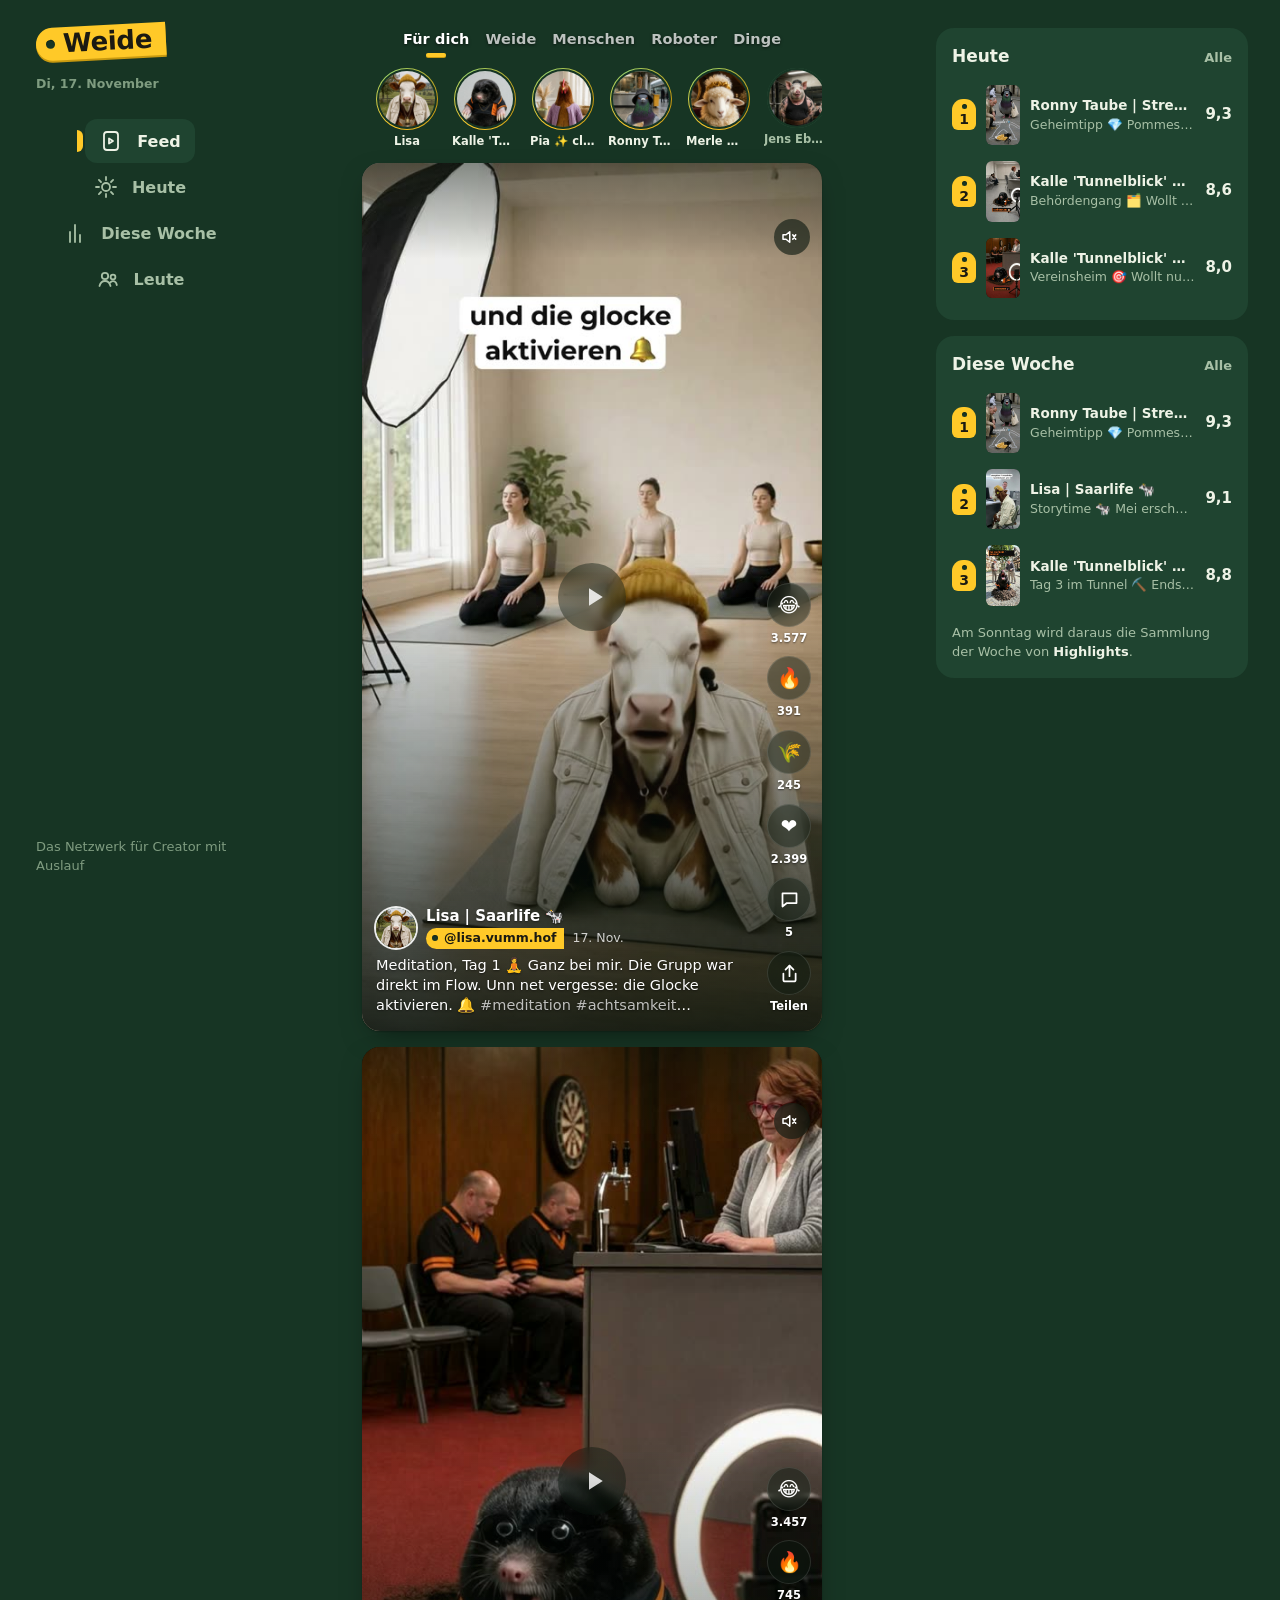
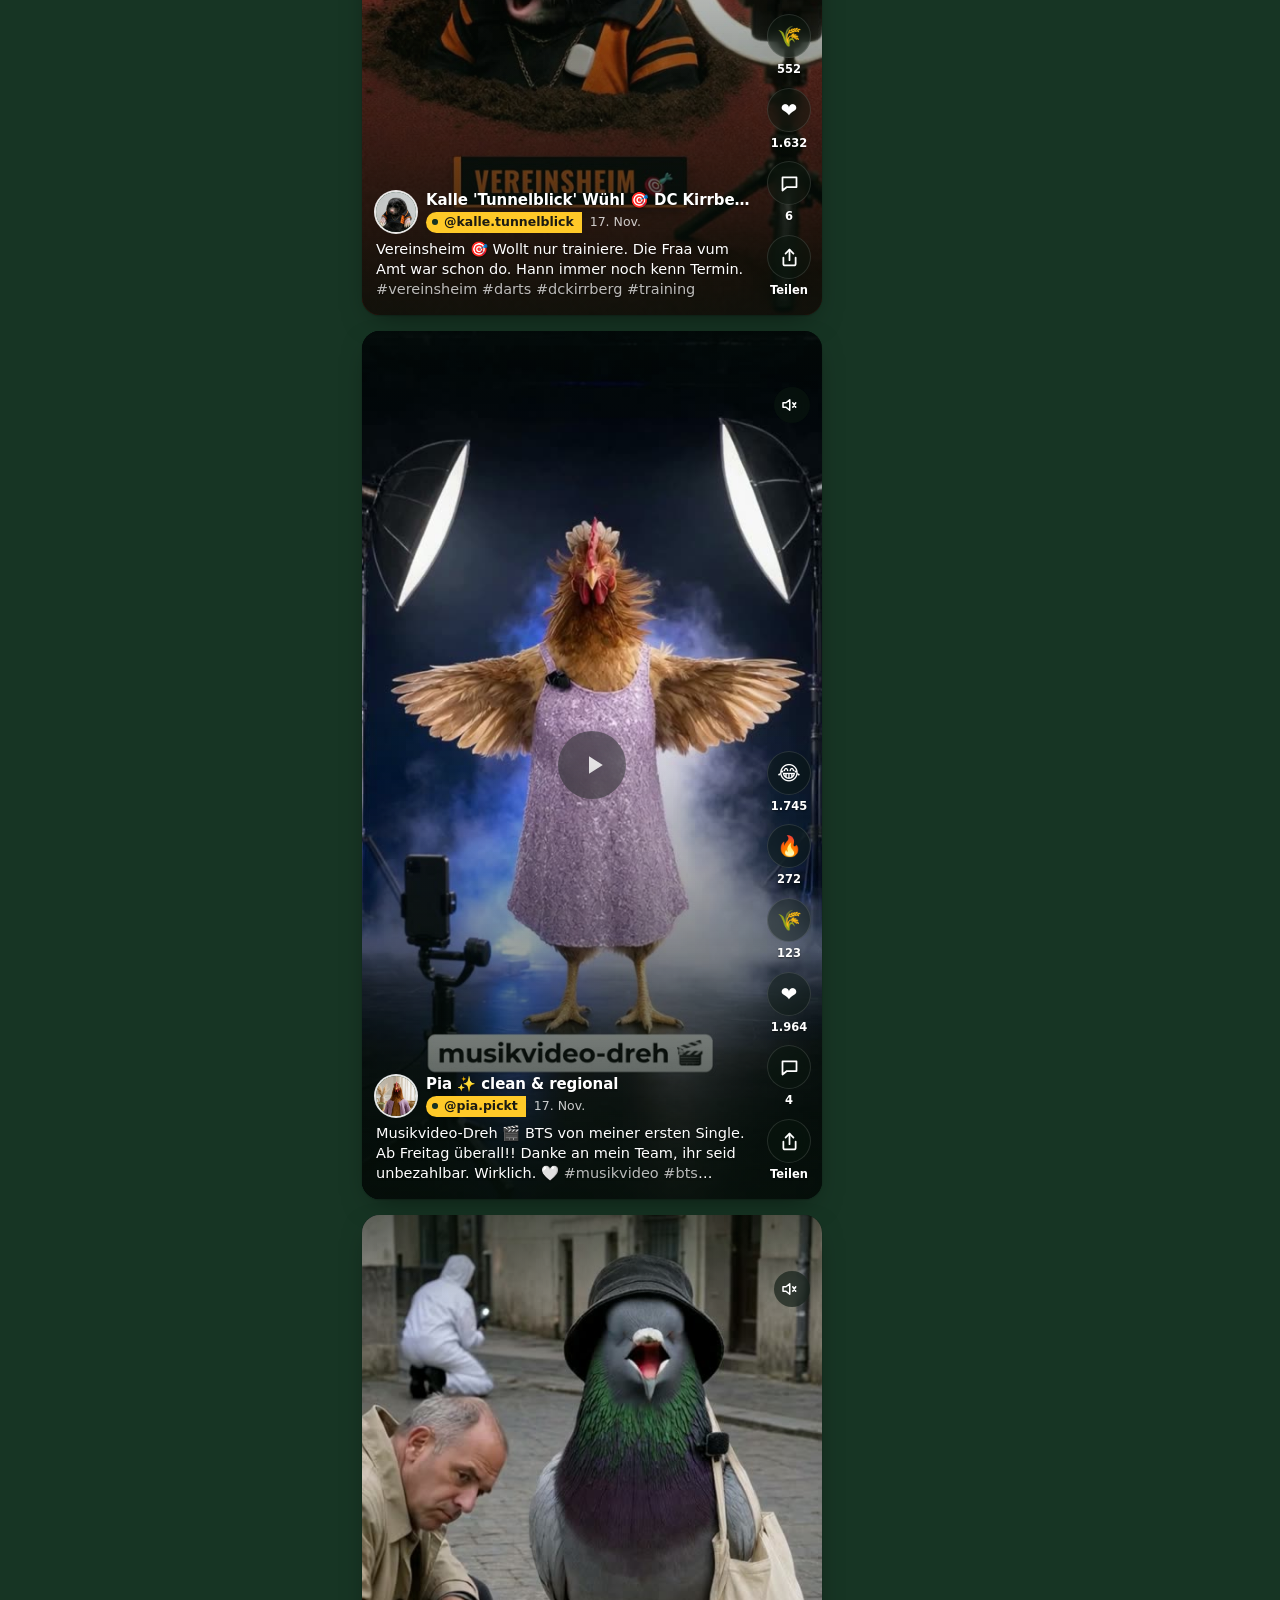
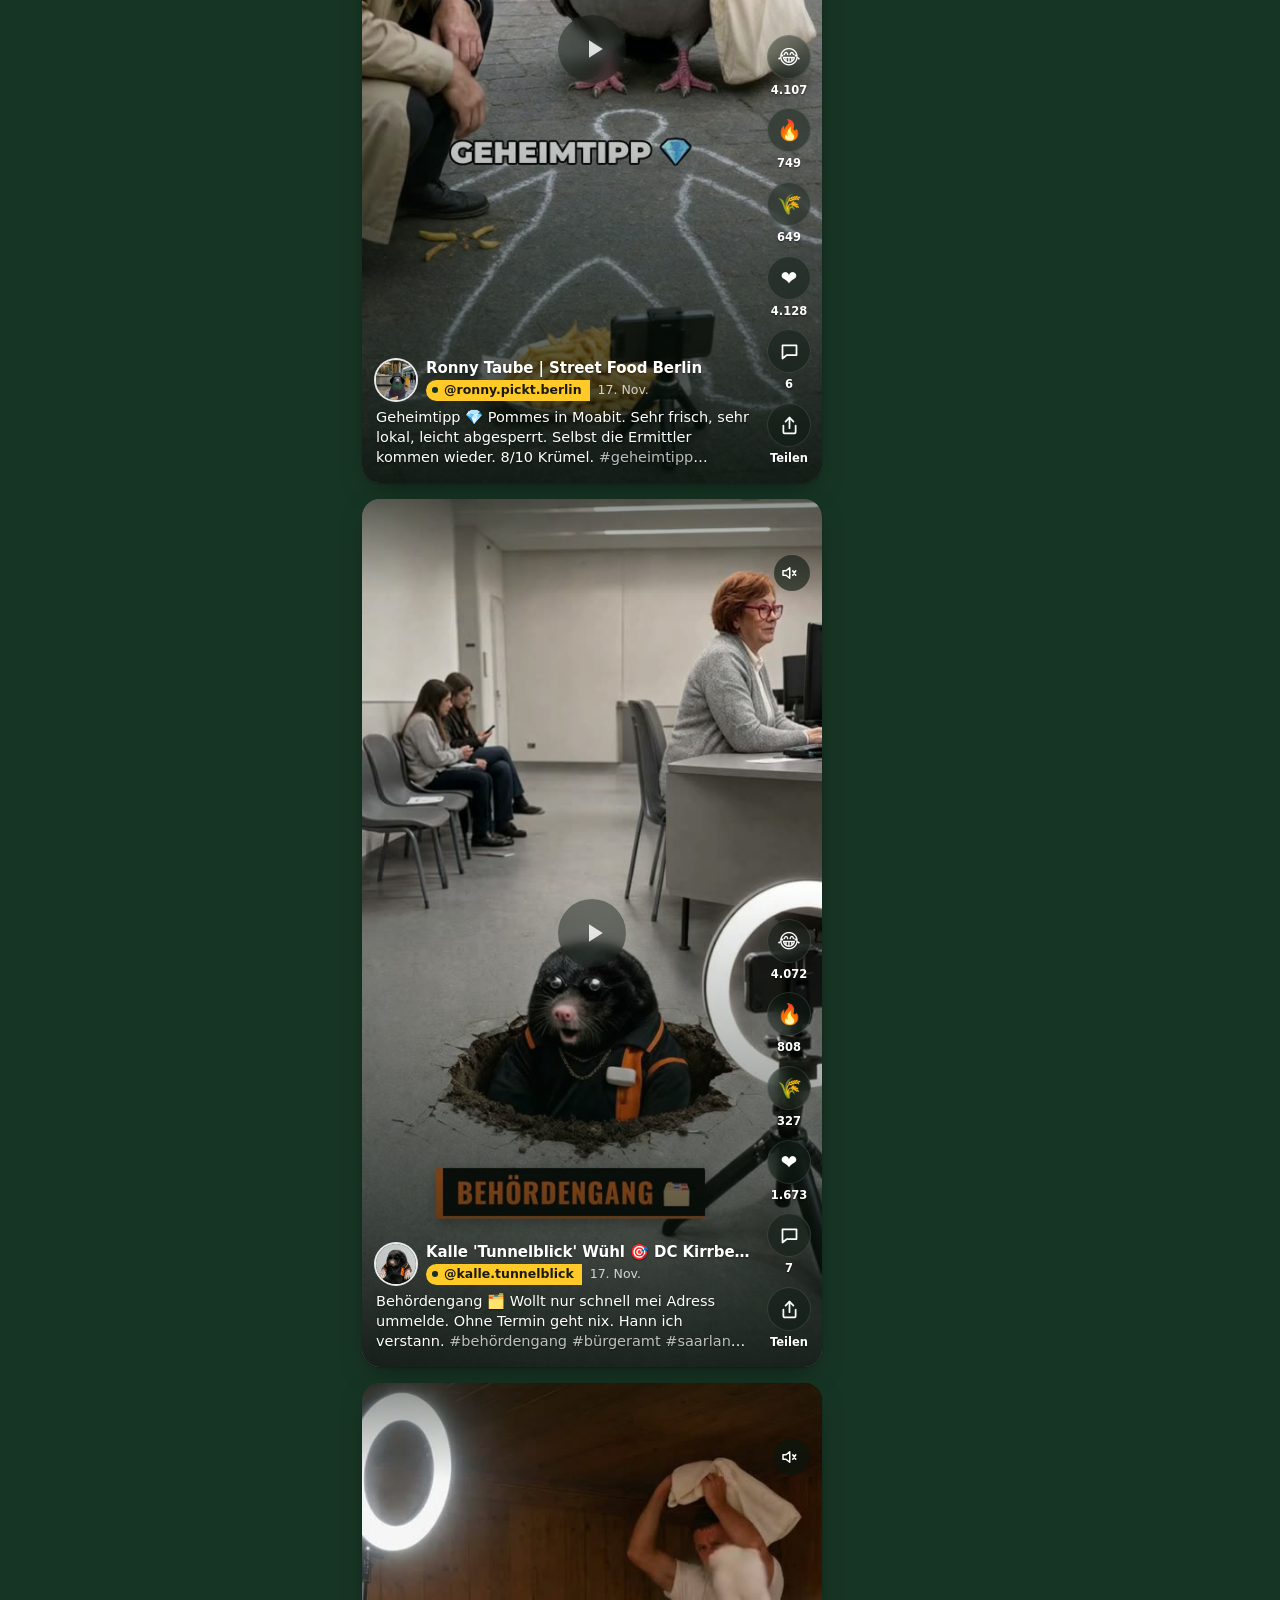
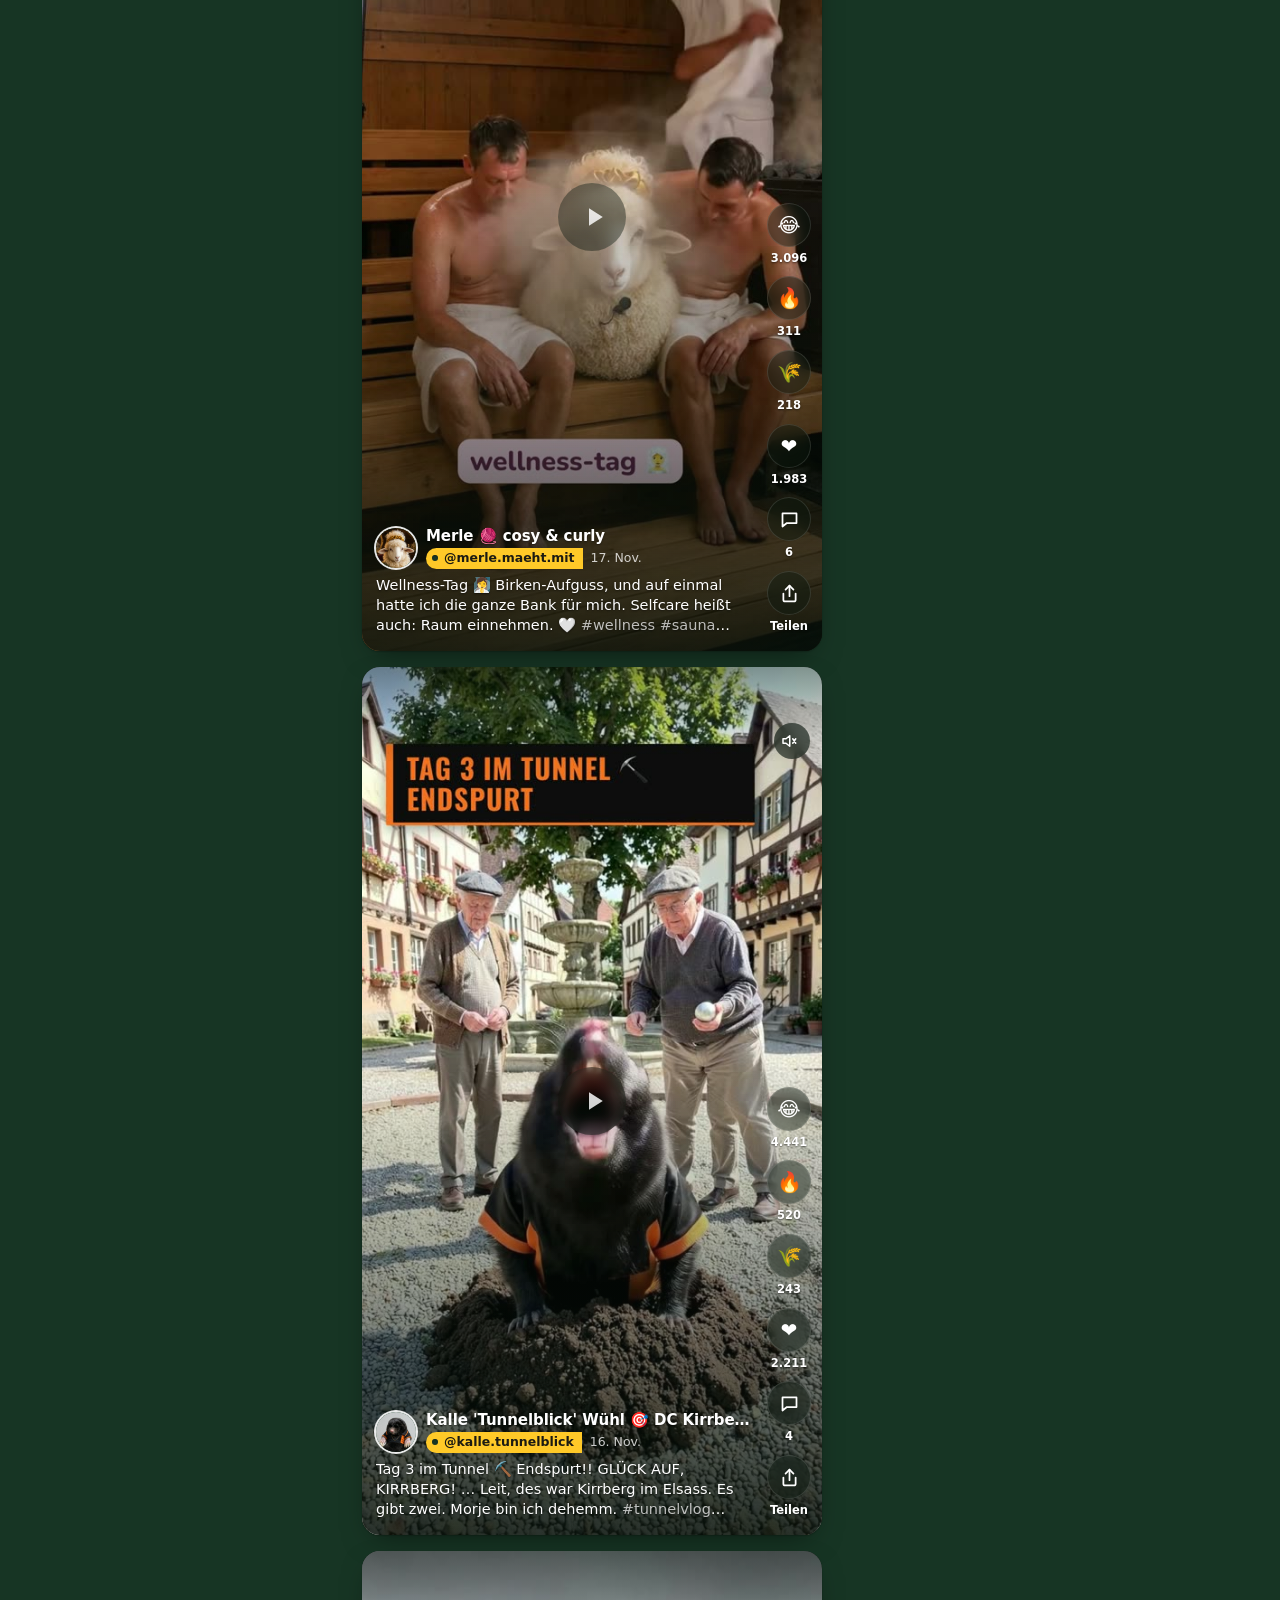
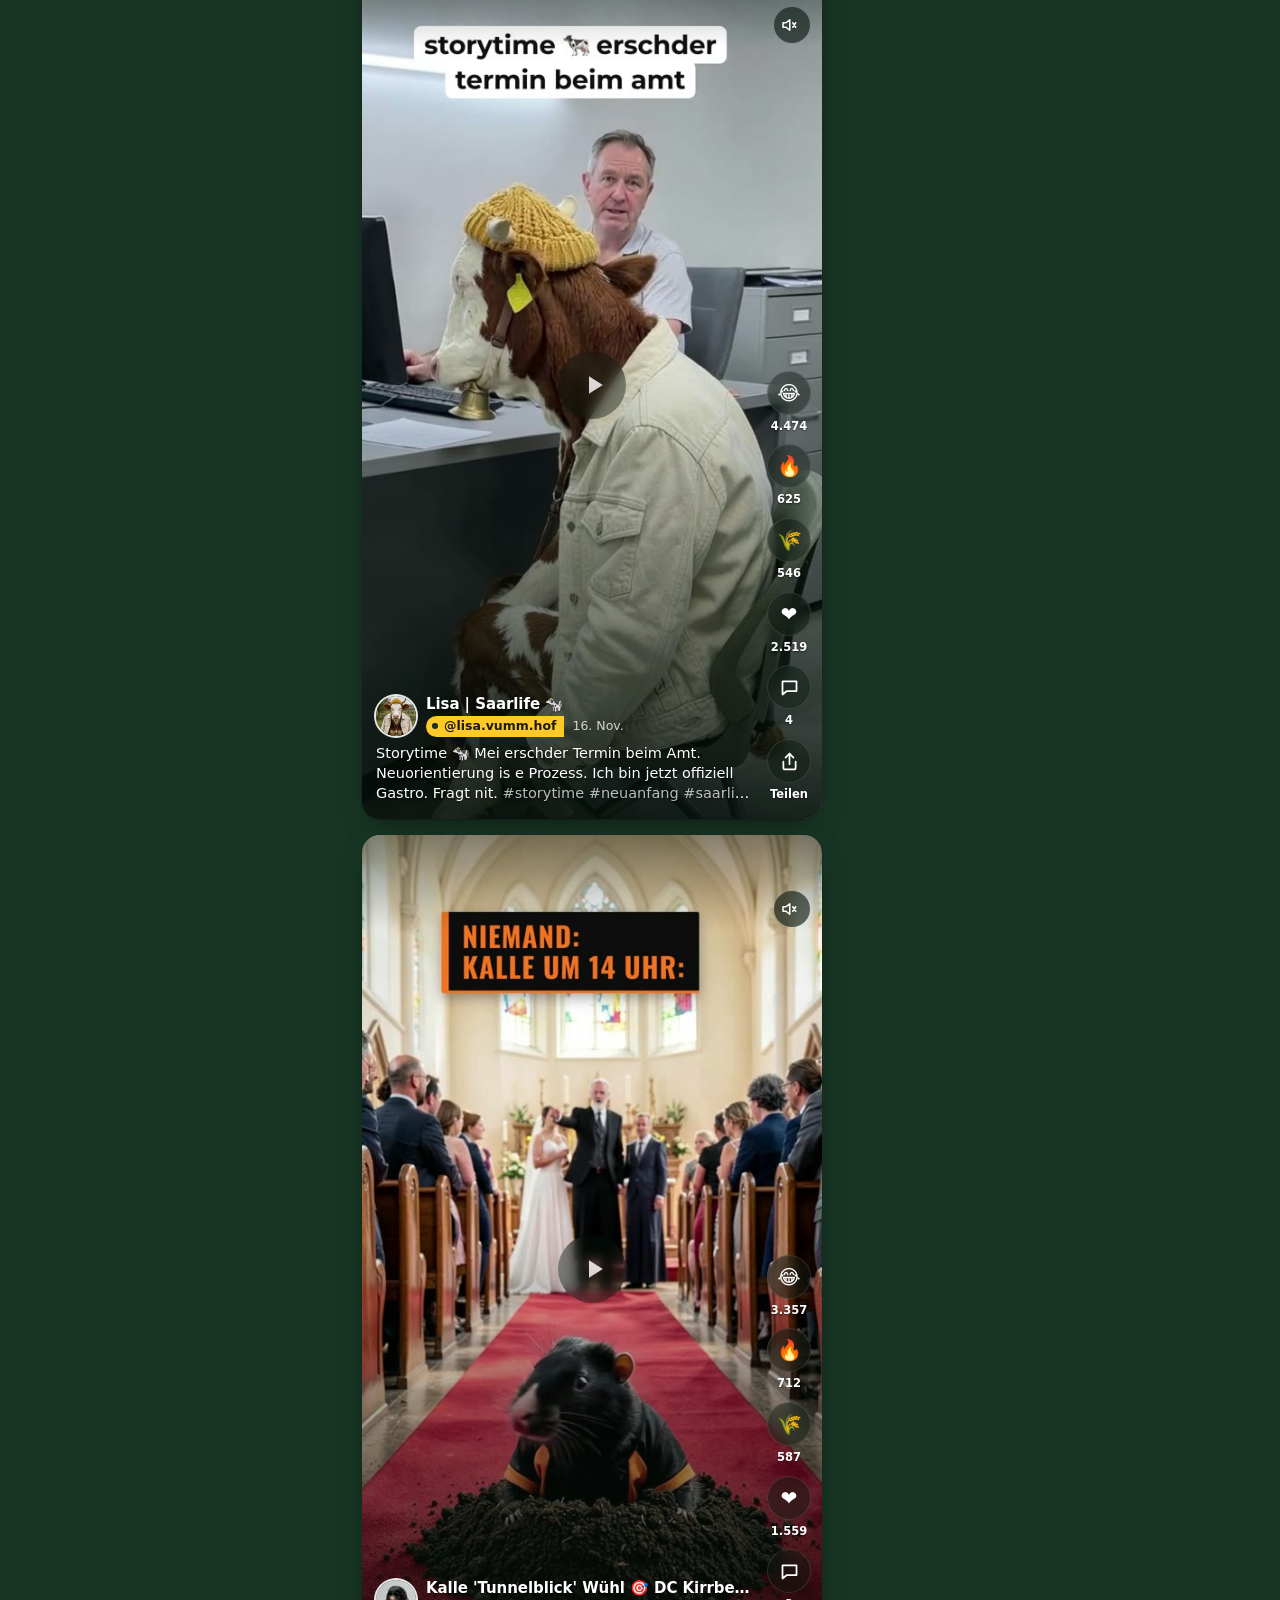
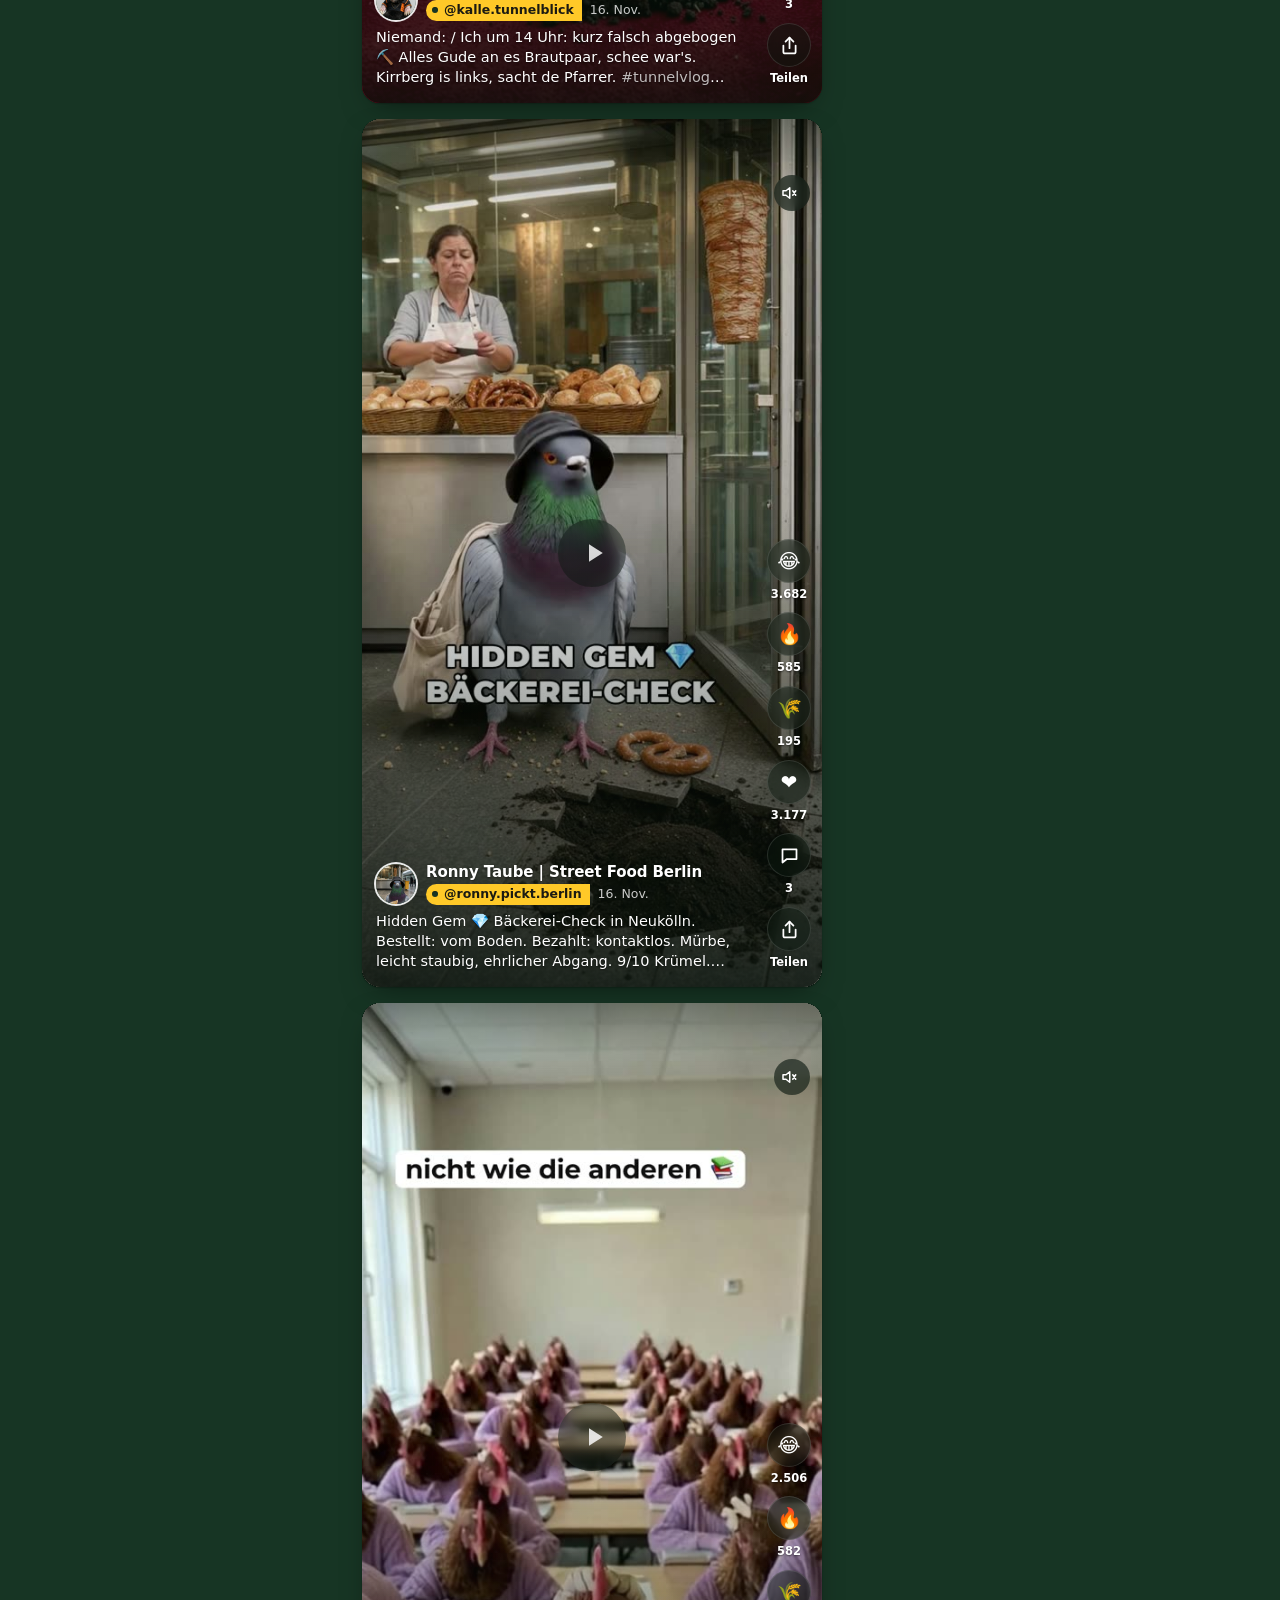
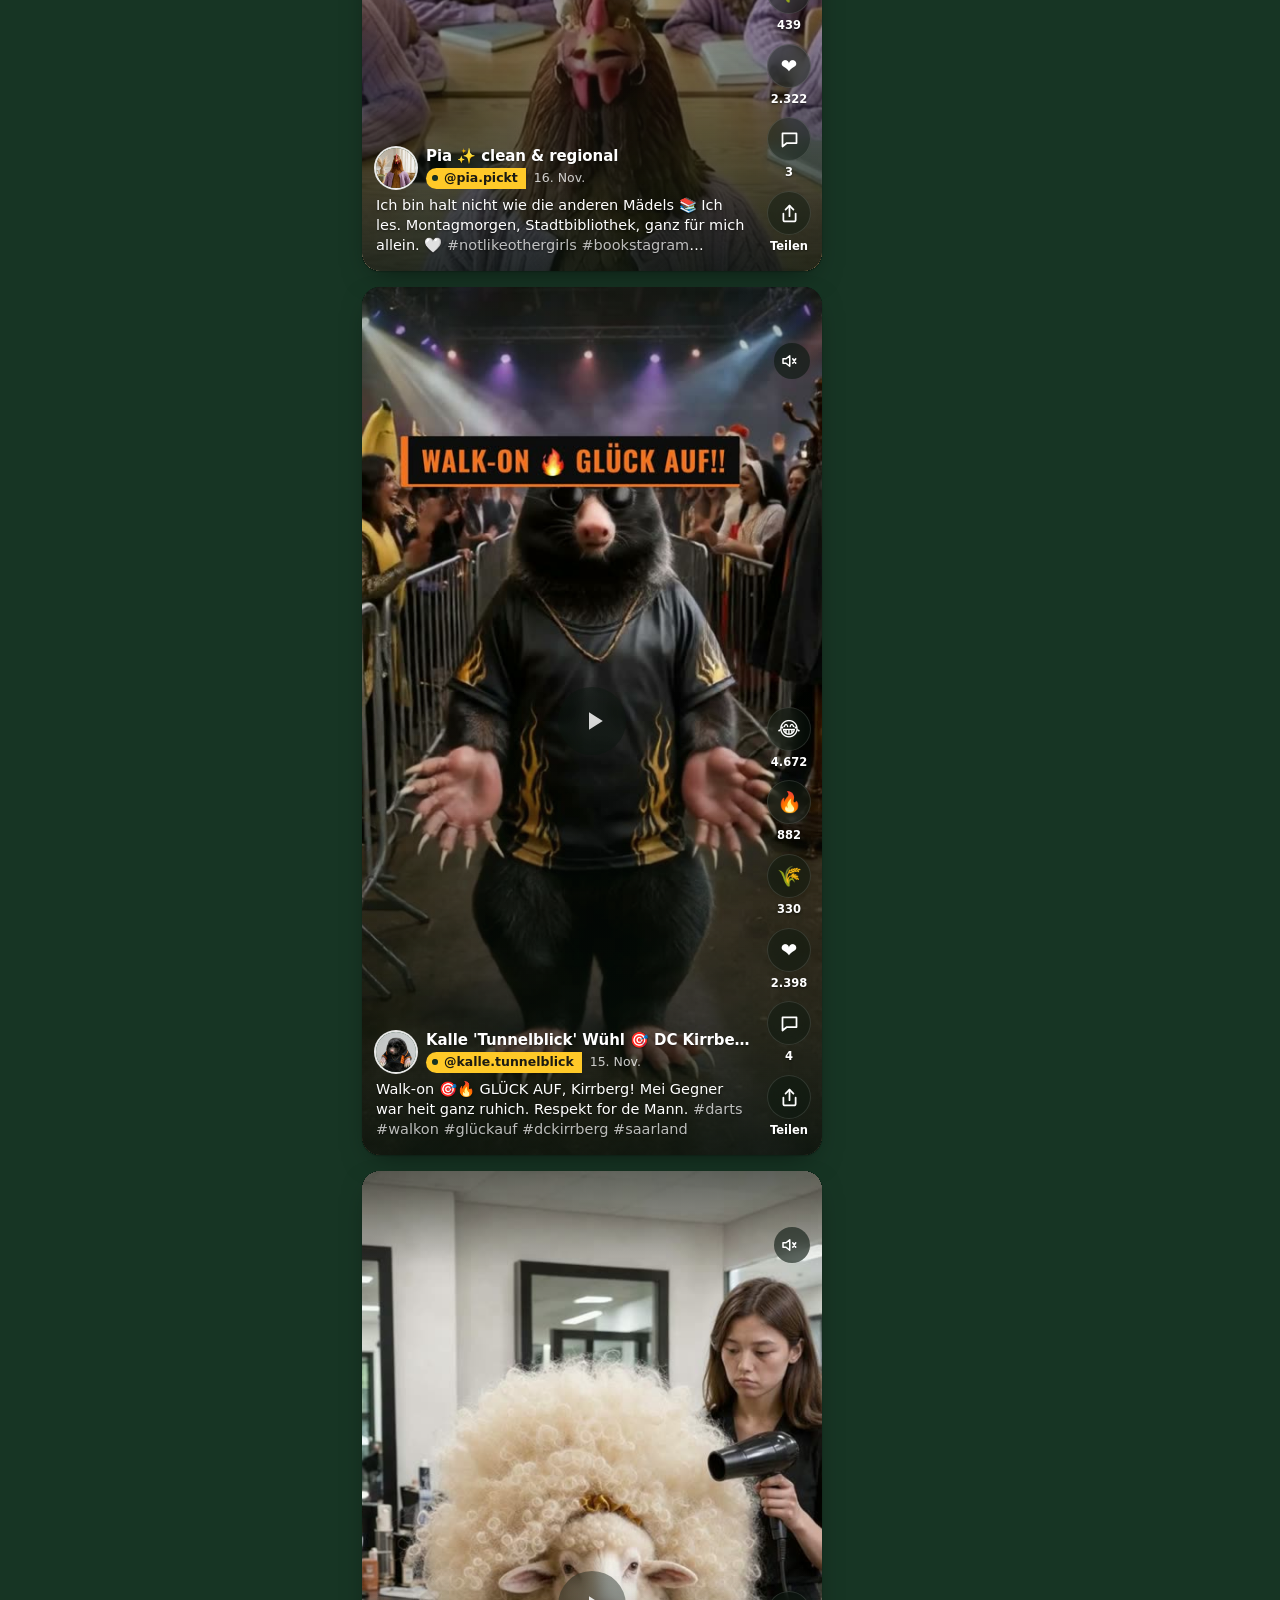
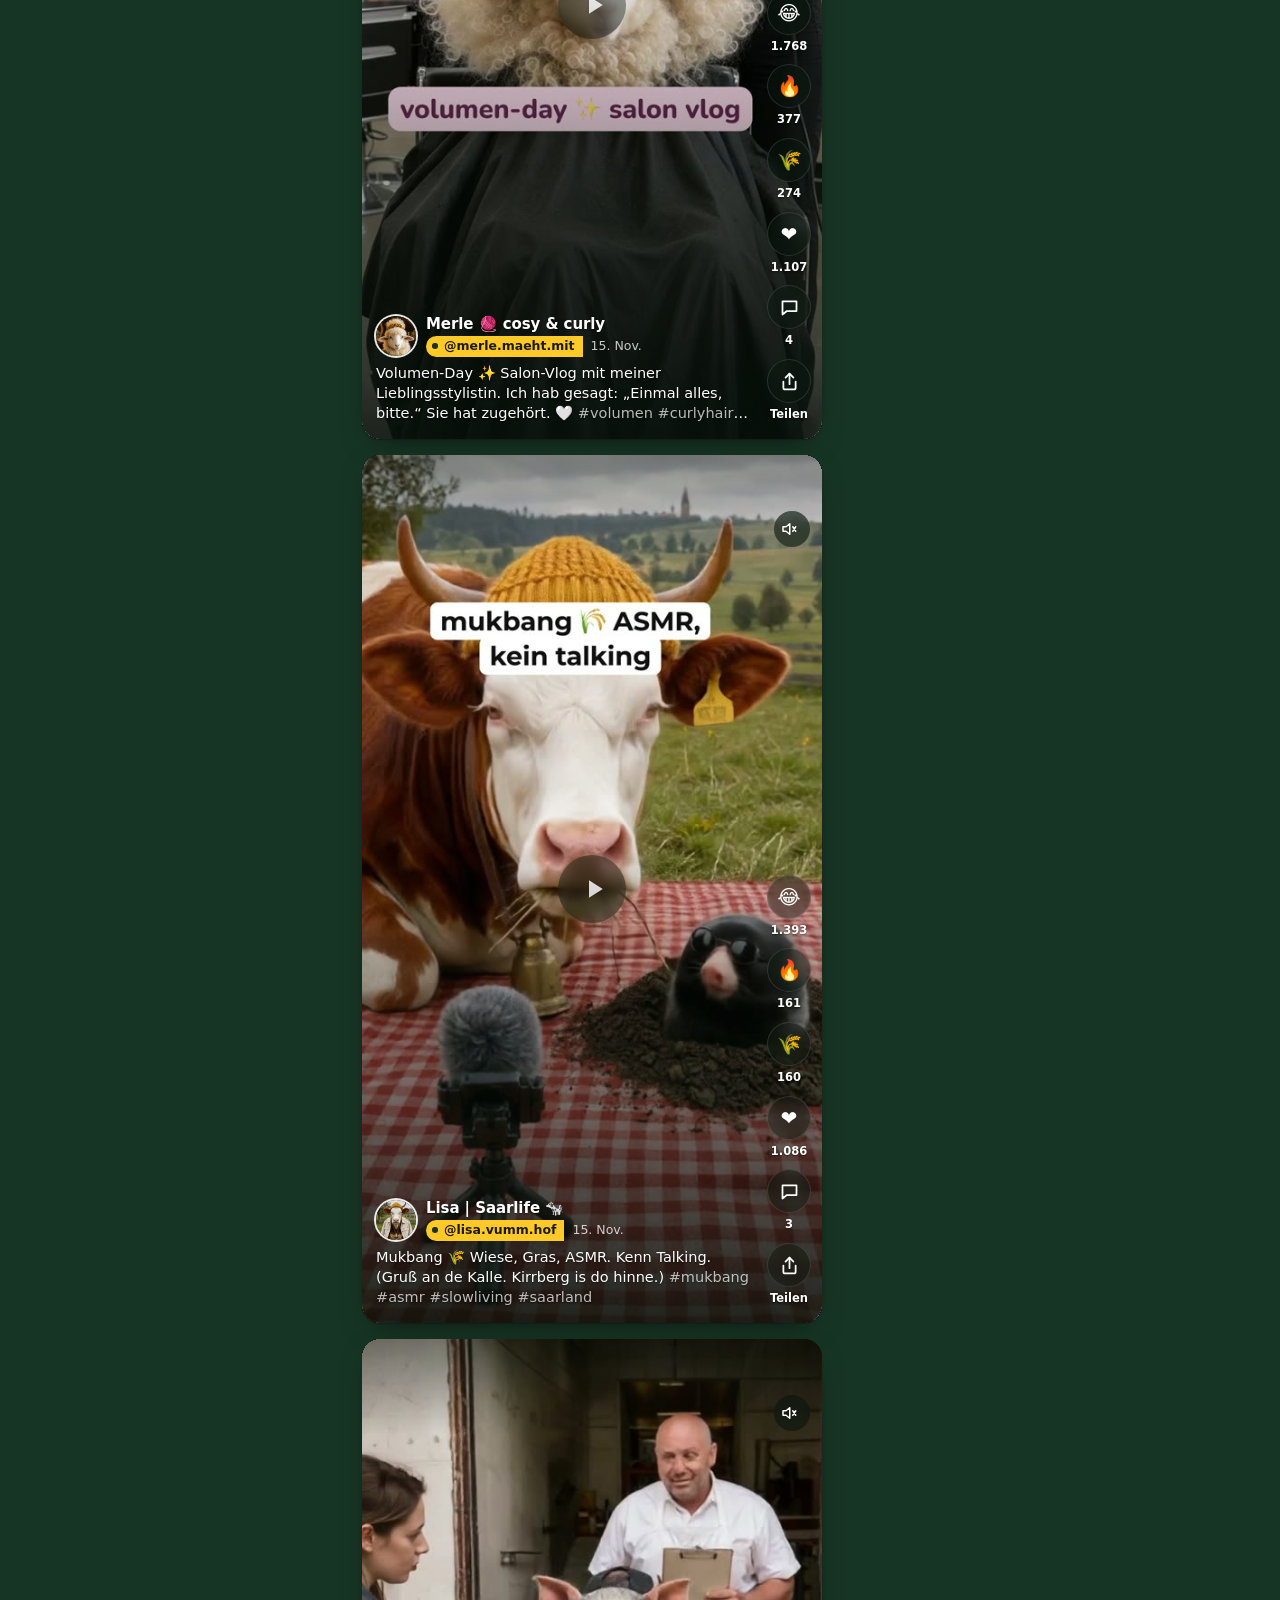
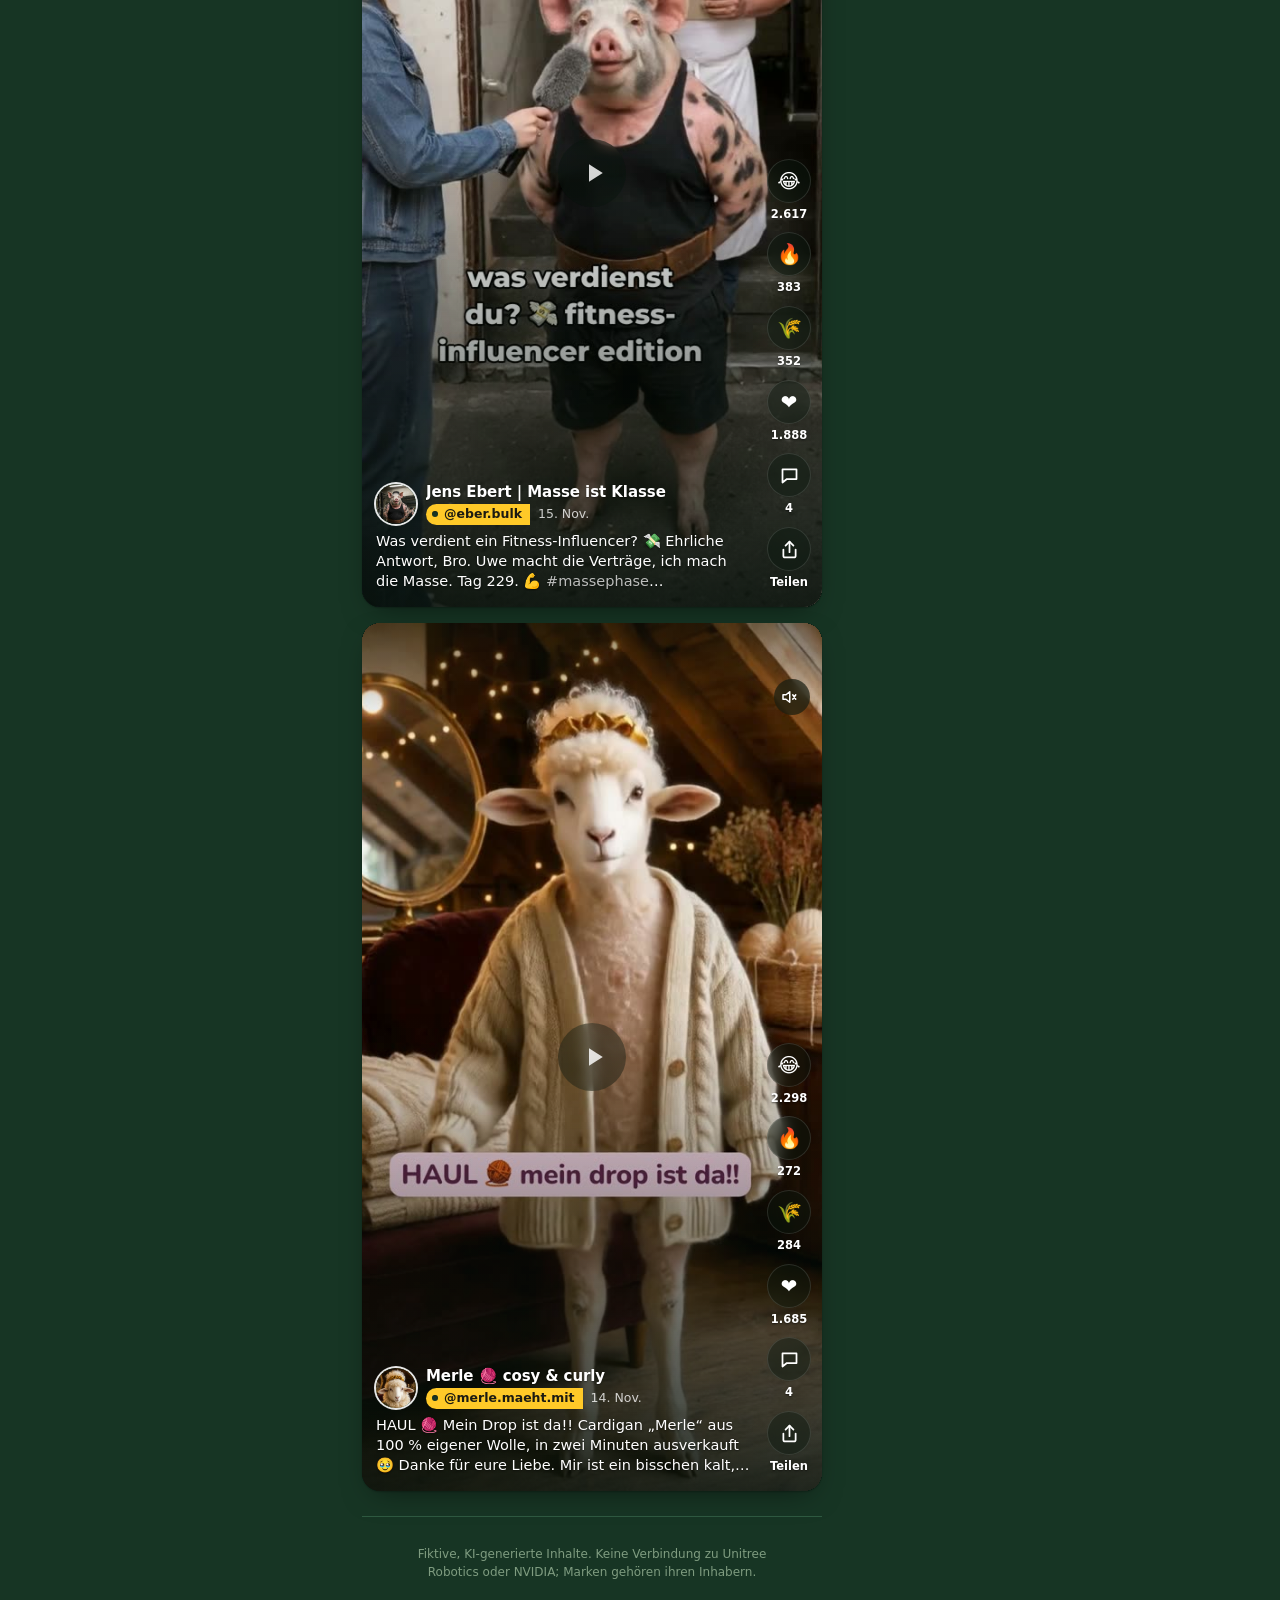
==== commit 2e8970da: "fix(ui): drop the external web font (privacy, no third-party requests) Co-Authored-By: Claude Opus 5" ====
--- a/index.html
+++ b/index.html
@@ -7,9 +7,6 @@
   <meta name="theme-color" content="#f3f0e2" media="(prefers-color-scheme: light)">
   <title>Weide</title>
   <meta name="description" content="Das Netzwerk für Creator mit Auslauf">
-  <link rel="preconnect" href="https://fonts.googleapis.com">
-  <link rel="preconnect" href="https://fonts.gstatic.com" crossorigin>
-  <link rel="stylesheet" href="https://fonts.googleapis.com/css2?family=Archivo:ital,wdth,wght@0,62..125,100..900;1,62..125,100..900&display=swap">
   <link rel="stylesheet" href="static/app.css">
   <link rel="icon" href="data:image/svg+xml,%3Csvg xmlns='http://www.w3.org/2000/svg' viewBox='0 0 32 32'%3E%3Cpath d='M9 3h14a6 6 0 0 1 6 6v14a6 6 0 0 1-6 6H9a6 6 0 0 1-6-6V9a6 6 0 0 1 6-6z' fill='%23FFC928'/%3E%3Ccircle cx='16' cy='9' r='3' fill='%23173524'/%3E%3C/svg%3E">
 </head>
--- a/static/app.css
+++ b/static/app.css
@@ -1,4 +1,5 @@
-/* In-world social network. One family (Archivo, width axis), one signature device: the ear tag.
+/* In-world social network. One family (Archivo with its width axis where installed, else the system
+   sans; no web fonts are loaded), one signature device: the ear tag.
    Two schemes: "Weide am Abend" (dark, default) and "Weide am Tag" (light, prefers-color-scheme: light).
    Layouts: phone column (< 1024 px, bottom tabs) and desktop (>= 1024 px: sidebar nav, centre column, right rail). */
 :root {
@@ -15,6 +16,8 @@
   --accent-text: #ffc928;  /* yellow used as text (times in "Mein Tag", pressed 😂) */
   --tag-human: #e7e1cf;
   --tag-house: #eef3e6;
+  --tag-robot: #9fd3df;    /* robots: a cool steel-blue tag, same shape */
+  --tag-thing: #e8b4d8;    /* things (kind "other"): a soft lilac tag with a "Ding" badge */
   --pink: #f4a6b8;
   --clover: #9bd46a;
   --ember: #ff8a4c;
@@ -24,11 +27,17 @@
   --toast-bg: #eef3e6;
   --toast-ink: #1b1a12;
   --overlay: rgba(10, 24, 15, .62);   /* chips on top of media (both schemes) */
-  --r-media: 14px;
+  --r-media: 18px;
   --col: 440px;
-  --font: "Archivo", ui-sans-serif, system-ui, -apple-system, "Segoe UI", sans-serif;
+  --frame-w: min(100%, calc((100vh - 140px) * 9 / 16));   /* a 9:16 frame never taller than the window */
+  --shadow-media: 0 1px 2px rgba(0, 0, 0, .25), 0 10px 30px -12px rgba(0, 0, 0, .55);
+  --font: "Archivo", ui-sans-serif, system-ui, -apple-system, "Segoe UI", Roboto, sans-serif;
+  --nav-h: calc(58px + env(safe-area-inset-bottom));   /* bottom tabs (phone) */
+  --worlds-h: 48px;                                     /* tab bar over the feed */
+  --slide-h: calc(100vh - var(--nav-h));                /* one feed post = one screen */
   color-scheme: dark;
 }
+@supports (height: 100dvh) { :root { --slide-h: calc(100dvh - var(--nav-h)); } }
 @media (prefers-color-scheme: light) {
   :root {
     --ground: #f3f0e2;     /* hay in the sun */
@@ -42,6 +51,8 @@
     --accent-text: #8a6500;
     --tag-human: #e2dac2;
     --tag-house: #15301f;
+    --tag-robot: #a9d2dc;
+    --tag-thing: #e2b3d3;
     --pink: #b8325e;
     --clover: #3c7a1d;
     --ember: #bf4d16;
@@ -52,6 +63,15 @@
     color-scheme: light;
   }
   .tag--house { color: #f3f0e2; }
+  /* the full-screen feed stays dark (white text on media) */
+  html[data-view="feed"] {
+    --ground: #173524; --ground-2: #1f4430; --ground-3: #275238; --line: #2f5a41;
+    --ink: #eef3e6; --ink-2: #a8c0a6; --ink-3: #7f9c80; --tag-edge: #c99a10; --accent-text: #ffc928;
+    --tag-human: #e7e1cf; --tag-house: #eef3e6; --tag-robot: #9fd3df; --tag-thing: #e8b4d8; --pink: #f4a6b8; --clover: #9bd46a;
+    --ember: #ff8a4c; --outside: #0f2619; --code-bg: #102a1b; --toast-bg: #eef3e6; --toast-ink: #1b1a12;
+    color-scheme: dark;
+  }
+  html[data-view="feed"] .tag--house { color: var(--tag-ink); }
 }
 
 * { box-sizing: border-box; }
@@ -79,7 +99,7 @@
   min-height: 100vh;
   background: var(--ground);
   position: relative;
-  padding-bottom: calc(64px + env(safe-area-inset-bottom));
+  padding-bottom: var(--nav-h);
 }
 @media (min-width: 480px) and (max-width: 1023px) {
   .app { border-left: 1px solid var(--line); border-right: 1px solid var(--line); }
@@ -92,7 +112,7 @@
 .topbar {
   position: sticky; top: 0; z-index: 20;
   display: flex; align-items: center; justify-content: space-between;
-  height: 56px; padding: 0 16px;
+  height: 52px; padding: 0 16px;
   background: color-mix(in srgb, var(--ground) 92%, transparent);
   backdrop-filter: blur(10px);
   border-bottom: 1px solid var(--line);
@@ -109,16 +129,16 @@
 }
 .wordmark__hole { width: 9px; height: 9px; border-radius: 50%; background: var(--ground); box-shadow: inset 0 1px 1px rgba(0,0,0,.35); }
 .wordmark__text {
-  font-variation-settings: "wdth" 125; font-weight: 900; font-size: 22px; line-height: 1; letter-spacing: -0.01em;
-}
-.topbar__date { color: var(--ink-2); font-size: 13px; font-variation-settings: "wdth" 80; font-weight: 600; }
+  font-variation-settings: "wdth" 125; font-weight: 900; font-size: 19px; line-height: 1; letter-spacing: -0.01em;
+}
+.topbar__date { color: var(--ink-3); font-size: 12.5px; font-variation-settings: "wdth" 80; font-weight: 600; }
 
 /* --- bottom tabs (phone) ------------------------------------------------------------------ */
 .tabs {
   position: fixed; bottom: 0; left: 50%; transform: translateX(-50%);
   width: 100%; max-width: var(--col); z-index: 30;
-  display: grid; grid-template-columns: repeat(4, 1fr);
-  padding: 6px 4px calc(6px + env(safe-area-inset-bottom));
+  display: grid; grid-template-columns: repeat(4, 1fr); align-items: center;
+  height: var(--nav-h); padding: 0 4px env(safe-area-inset-bottom);
   background: color-mix(in srgb, var(--ground) 94%, transparent);
   backdrop-filter: blur(10px);
   border-top: 1px solid var(--line);
@@ -162,6 +182,15 @@
 .tag--follower { background: transparent; color: var(--ink-2); padding-left: 0; font-weight: 600; }
 .tag--follower::before { display: none; }
 .tag--house { background: var(--tag-house); }
+.tag--robot { background: var(--tag-robot); }
+.tag--robot::before { border-radius: 2px; }   /* a rivet instead of a punched hole */
+.tag--thing { background: var(--tag-thing); }
+.tag--thing::before { border-radius: 1px; transform: rotate(45deg); }   /* a little diamond: an object */
+.tag__kind {
+  display: inline-flex; align-items: center; gap: 3px; margin-left: 2px; padding: 0 6px 0 4px;
+  border-radius: 999px; background: rgba(27, 26, 18, .14); font-size: 11px; font-weight: 750; line-height: 1.5;
+}
+.tag__kind svg { width: 11px; height: 11px; fill: none; stroke: currentColor; stroke-width: 2.2; stroke-linejoin: round; }
 
 .ranktag {
   flex: none; width: 36px; height: 46px;
@@ -194,60 +223,175 @@
 .mark__hole { fill: var(--ground); }
 .mark__line { fill: none; stroke: var(--tag-ink); stroke-width: 2; stroke-linecap: round; opacity: .55; }
 
-/* --- feed post ----------------------------------------------------------------------------- */
-.feed { display: flex; flex-direction: column; gap: 28px; padding: 14px 0 24px; }
-/* the video never gets taller than 80 % of the window; the card follows its width */
-.post { padding: 0 12px; width: min(100%, calc(80vh * 9 / 16 + 24px)); margin-inline: auto; }
-.post__head { display: flex; align-items: center; gap: 10px; padding: 0 4px 10px; }
-.post__who { min-width: 0; display: flex; flex-direction: column; gap: 2px; }
+/* --- full-screen feed ------------------------------------------------------------------------ */
+/* One post per screen (scroll-snap on the page scroller), media fills the slide, author + caption on a
+   gradient at the bottom, the action rail on the right, world tabs over the top. Always "am Abend"
+   (dark), whatever the scheme: white text on media needs it. */
+html[data-view="feed"] { scroll-snap-type: y mandatory; }
+html[data-view="feed"] .feed__head, html[data-view="feed"] .site-foot { scroll-snap-align: start; }
+@media (max-width: 1023px) {
+  html[data-view="feed"] .topbar { position: relative; scroll-snap-align: start; }
+}
+.slide {
+  scroll-snap-align: start; scroll-snap-stop: always;
+  height: var(--slide-h); position: relative;
+}
+.feed { display: flex; flex-direction: column; }
+.feed__head:empty { display: none; }
+
+.worlds {
+  position: sticky; top: 0; z-index: 15; height: var(--worlds-h); margin-bottom: calc(-1 * var(--worlds-h));
+  display: flex; justify-content: safe center; align-items: center; gap: 0; padding: 0 6px;
+  overflow-x: auto; scrollbar-width: none; pointer-events: none;
+}
+.worlds::-webkit-scrollbar { display: none; }
+.worlds__item {
+  flex: none; pointer-events: auto; position: relative;
+  padding: 8px 8px; color: rgba(255, 255, 255, .72); text-decoration: none;
+  font-size: 14.5px; font-weight: 700; letter-spacing: .005em; text-shadow: 0 1px 3px rgba(0, 0, 0, .6);
+}
+.worlds__item:hover { color: #fff; }
+.worlds__item[aria-current="page"] { color: #fff; }
+.worlds__item[aria-current="page"]::after {
+  content: ""; position: absolute; left: 50%; bottom: 2px; width: 20px; height: 4px; margin-left: -10px;
+  border-radius: 99px; background: var(--tag); box-shadow: 0 1px 0 var(--tag-edge);
+}
+/* the feed head (story rings) sits under the tab bar: room for it */
+.feed__head { padding-top: var(--worlds-h); }
+
+/* story rings */
+.stories { padding: 4px 0 14px; }
+.stories__list { list-style: none; margin: 0; padding: 0 12px; display: flex; gap: 12px; overflow-x: auto; scrollbar-width: none; }
+.stories__list::-webkit-scrollbar { display: none; }
+.story { display: flex; flex-direction: column; align-items: center; gap: 5px; width: 66px; text-decoration: none; }
+.story__ring { display: grid; place-items: center; padding: 2px; border-radius: 50%; box-shadow: inset 0 0 0 2px var(--line); }
+.story--new .story__ring {
+  padding: 3px; box-shadow: none;
+  background: conic-gradient(from 210deg, var(--tag), var(--clover), var(--tag-edge), var(--tag));
+}
+.story__ring .avatar { box-shadow: 0 0 0 2px var(--ground); }
+.story__name {
+  max-width: 100%; color: var(--ink-2); font-size: 11.5px; font-weight: 600; line-height: 1.2;
+  white-space: nowrap; overflow: hidden; text-overflow: ellipsis;
+}
+.story--new .story__name { color: var(--ink); }
+
+/* --- feed post (slide) ---------------------------------------------------------------------- */
+.post__head { display: flex; align-items: center; gap: 10px; padding: 0 4px 10px; min-width: 0; }
+.post__who { min-width: 0; display: flex; flex-direction: column; gap: 3px; }
 .post__name {
-  font-weight: 700; font-size: 15px; line-height: 1.2; text-decoration: none;
+  font-weight: 700; font-size: 15px; line-height: 1.2; text-decoration: none; letter-spacing: -.005em;
   white-space: nowrap; overflow: hidden; text-overflow: ellipsis;
 }
 .post__meta { display: flex; align-items: center; gap: 8px; min-width: 0; }
 .post__time { color: var(--ink-3); font-size: 12.5px; white-space: nowrap; font-variation-settings: "wdth" 85; }
 
+.post__frame { position: relative; height: 100%; overflow: hidden; isolation: isolate; background: var(--media-bg); }
+.post__frame > .media, .post__frame > .textpost { position: absolute; inset: 0; aspect-ratio: auto; border-radius: 0; }
+.post__frame::after {           /* the shade that carries the text; never catches clicks */
+  content: ""; position: absolute; inset: auto 0 0 0; height: 55%; z-index: 1; pointer-events: none;
+  background: linear-gradient(to top, rgba(6, 16, 10, .86) 0%, rgba(6, 16, 10, .5) 40%, rgba(6, 16, 10, 0) 100%);
+}
+.post__frame::before {          /* a light shade at the top for the tab bar */
+  content: ""; position: absolute; inset: 0 0 auto 0; height: 96px; z-index: 1; pointer-events: none;
+  background: linear-gradient(to bottom, rgba(6, 16, 10, .45), rgba(6, 16, 10, 0));
+}
+.post__open { position: absolute; inset: 0; z-index: 1; }
+.post__overlay {
+  position: absolute; left: 0; right: 68px; bottom: 0; z-index: 2;
+  display: flex; flex-direction: column; align-items: flex-start; gap: 6px;
+  padding: 0 4px 16px 14px; color: #fff; pointer-events: none;
+}
+.post__overlay > * { pointer-events: auto; max-width: 100%; }
+.post__overlay .post__head { padding: 0; }
+.post__overlay .post__name { color: #fff; text-shadow: 0 1px 2px rgba(0, 0, 0, .45); }
+.post__overlay .post__time { color: rgba(255, 255, 255, .78); }
+.post__overlay .avatar { width: 40px; height: 40px; box-shadow: 0 0 0 2px rgba(255, 255, 255, .9); }
+.post__caption { display: block; text-decoration: none; color: inherit; }
+.post__overlay .caption {
+  margin: 0; font-size: 14.5px; line-height: 1.38; color: #fff; text-shadow: 0 1px 2px rgba(0, 0, 0, .5);
+  -webkit-line-clamp: 3;
+}
+.post__overlay .caption__tags { color: rgba(255, 255, 255, .72); }
+.post__overlay .gen-badge {
+  margin: 2px 0 0; border: 0; color: rgba(255, 255, 255, .88); background: rgba(255, 255, 255, .14);
+  backdrop-filter: blur(6px);
+}
+.post__overlay a.gen-badge:hover { background: rgba(255, 255, 255, .24); color: #fff; }
+.post__overlay .robot-note { margin: 2px 0 0; color: rgba(255, 255, 255, .72); text-shadow: 0 1px 2px rgba(0, 0, 0, .5); }
+
 .media {
   position: relative; overflow: hidden; border-radius: var(--r-media);
-  background: var(--media-bg);
-}
-.media--video { aspect-ratio: 9 / 16; }
-.media--image { aspect-ratio: 4 / 5; }
+  background: var(--media-bg); aspect-ratio: 9 / 16;
+}
 .media video, .media img { width: 100%; height: 100%; object-fit: cover; }
+.media video { position: relative; }
+.media--wide video, .media .media__img { position: relative; object-fit: contain; }
+.media .media__backdrop {
+  position: absolute; inset: -8%; width: 116%; height: 116%; object-fit: cover;
+  filter: blur(26px) saturate(1.1) brightness(.55); transform: translateZ(0);
+}
 .media__sound {
-  position: absolute; right: 10px; bottom: 10px;
-  display: inline-flex; align-items: center; gap: 6px;
-  padding: 6px 10px; border: 0; border-radius: 999px;
+  position: absolute; right: 12px; top: calc(var(--worlds-h) + 8px); z-index: 3;
+  display: inline-flex; align-items: center; justify-content: center; gap: 6px;
+  width: 36px; height: 36px; padding: 0; border: 0; border-radius: 999px;
   background: var(--overlay); color: #fff; backdrop-filter: blur(6px);
-  font-size: 12.5px; font-weight: 650; font-variation-settings: "wdth" 85;
-  cursor: pointer;
-}
-.media__sound svg { width: 16px; height: 16px; fill: none; stroke: currentColor; stroke-width: 2; stroke-linecap: round; stroke-linejoin: round; }
-.media__tap { position: absolute; inset: 0; border: 0; background: transparent; cursor: pointer; }
+  font-size: 0; cursor: pointer;
+}
+.postpage .media__sound { top: 10px; right: 10px; }
+.media__sound svg { width: 18px; height: 18px; fill: none; stroke: currentColor; stroke-width: 2; stroke-linecap: round; stroke-linejoin: round; }
+.media__tap { position: absolute; inset: 0; z-index: 1; display: grid; place-items: center; border: 0; padding: 0; background: transparent; cursor: pointer; }
+.media__play {
+  display: grid; place-items: center; width: 68px; height: 68px; border-radius: 50%;
+  background: rgba(10, 24, 15, .45); color: #fff; backdrop-filter: blur(6px);
+  opacity: 0; transition: opacity .2s;
+}
+.media__play svg { width: 30px; height: 30px; margin-left: 4px; fill: currentColor; }
+.media:not(.is-playing) .media__play { opacity: .9; }
 .media__missing {
   position: absolute; inset: 0; display: grid; place-items: center; padding: 24px; text-align: center;
   color: #a8c0a6; font-size: 14px;
 }
 .media__badge {
-  position: absolute; left: 10px; top: 10px;
+  position: absolute; left: 12px; top: calc(var(--worlds-h) + 8px); z-index: 3;
   padding: 3px 9px; border-radius: 999px; background: var(--overlay); color: #fff;
   font-size: 12px; font-weight: 650; font-variation-settings: "wdth" 85; backdrop-filter: blur(6px);
 }
-
+.postpage .media__badge { top: 10px; left: 10px; }
+
+/* text posts: the text is the picture */
 .textpost {
   border-radius: var(--r-media); background: var(--ground-2);
   padding: 22px 20px 24px; border-left: 5px solid var(--tag);
   font-size: 21px; line-height: 1.3; font-weight: 560; font-variation-settings: "wdth" 96;
-  text-wrap: pretty;
-}
-
+  text-wrap: pretty; overflow-wrap: anywhere;
+}
+.textpost__text { margin: 0; white-space: pre-line; }
+.post__frame > .textpost {
+  display: flex; align-items: center; border-left: 0; padding: calc(var(--worlds-h) + 20px) 76px 210px 24px;
+  background:
+    radial-gradient(120% 70% at 0% 0%, color-mix(in srgb, var(--tag) 16%, transparent), transparent 60%),
+    radial-gradient(90% 60% at 100% 100%, color-mix(in srgb, var(--clover) 14%, transparent), transparent 70%),
+    var(--ground-2);
+  color: var(--ink); font-size: clamp(22px, 6.4vw, 30px); line-height: 1.25; font-weight: 650;
+}
+.post__frame > .textpost::before {
+  content: "“"; position: absolute; left: 20px; top: calc(var(--worlds-h) + 6px);
+  color: var(--tag); font-size: 72px; line-height: 1; font-weight: 800;
+}
+.post__frame > .textpost--mid { font-size: clamp(19px, 5.2vw, 24px); }
+.post__frame > .textpost--long { font-size: clamp(16px, 4.3vw, 19px); line-height: 1.4; font-weight: 560; align-items: flex-start; }
+.post__frame > .textpost .textpost__text { max-height: 100%; overflow: hidden; }
+.post--text .post__frame::before { display: none; }
+
+/* action rail (feed) and action row (post page) */
 .reacts { display: flex; align-items: center; gap: 6px; flex-wrap: wrap; padding: 10px 2px 0; }
 .react {
   display: inline-flex; align-items: center; gap: 5px;
   height: 32px; padding: 0 11px 0 9px;
-  border: 1px solid var(--line); border-radius: 999px; background: transparent;
+  border: 1px solid var(--line); border-radius: 999px; background: transparent; color: inherit;
   font-size: 13.5px; font-weight: 700; font-variation-settings: "wdth" 78; font-feature-settings: "tnum";
-  cursor: pointer;
+  text-decoration: none; cursor: pointer;
 }
 .react:hover { background: var(--ground-2); }
 .react[aria-pressed="true"] { border-color: currentColor; background: var(--ground-2); }
@@ -256,22 +400,39 @@
 .react--fire[aria-pressed="true"] { color: var(--ember); }
 .react--chew[aria-pressed="true"] { color: var(--clover); }
 .react__e { font-size: 15px; line-height: 1; }
+.react__e svg { width: 17px; height: 17px; fill: none; stroke: currentColor; stroke-width: 1.9; stroke-linecap: round; stroke-linejoin: round; }
+.react--share { margin-left: auto; }
 .react.bump .react__e { animation: bump .35s ease-out; }
 @keyframes bump { 40% { transform: scale(1.45) rotate(-8deg); } }
-.reacts__comments {
-  margin-left: auto; display: inline-flex; align-items: center; gap: 5px;
-  color: var(--ink-2); text-decoration: none; font-weight: 650; font-size: 13.5px; font-variation-settings: "wdth" 80;
-}
-.reacts__comments svg, .post__more svg { width: 17px; height: 17px; fill: none; stroke: currentColor; stroke-width: 1.8; stroke-linejoin: round; }
+.reacts--rail {
+  position: absolute; right: 6px; bottom: 16px; z-index: 2;
+  flex-direction: column; flex-wrap: nowrap; gap: 10px; padding: 0;
+}
+.reacts--rail .react {
+  flex-direction: column; gap: 3px; height: auto; width: 54px; margin: 0; padding: 0;
+  border: 0; border-radius: 0; background: none; color: #fff;
+  font-size: 11.5px; font-weight: 700; text-shadow: 0 1px 2px rgba(0, 0, 0, .55);
+}
+.reacts--rail .react__e {
+  display: grid; place-items: center; width: 44px; height: 44px; border-radius: 50%;
+  background: rgba(10, 24, 15, .42); backdrop-filter: blur(8px); font-size: 20px; text-shadow: none;
+  box-shadow: inset 0 0 0 1px rgba(255, 255, 255, .12);
+}
+.reacts--rail .react__e svg { width: 21px; height: 21px; stroke-width: 2; }
+.reacts--rail .react:hover, .reacts--rail .react[aria-pressed="true"] { background: none; }
+.reacts--rail .react:hover .react__e { background: rgba(10, 24, 15, .62); }
+.reacts--rail .react[aria-pressed="true"] .react__e { box-shadow: inset 0 0 0 2px currentColor; }
+.reacts--rail .react--lol[aria-pressed="true"] { color: var(--tag); }
+.reacts--rail .react--heart[aria-pressed="true"] { color: #f4a6b8; }
+.reacts--rail .react--fire[aria-pressed="true"] { color: #ff8a4c; }
+.reacts--rail .react--chew[aria-pressed="true"] { color: #9bd46a; }
+.reacts--rail .react:focus-visible { outline: none; }
+.reacts--rail .react:focus-visible .react__e { outline: 2px solid var(--tag); outline-offset: 2px; }
+.post__more svg { width: 17px; height: 17px; fill: none; stroke: currentColor; stroke-width: 1.8; stroke-linejoin: round; }
 
 .caption { margin: 10px 4px 0; font-size: 15px; text-wrap: pretty; overflow-wrap: anywhere; }
 .caption__tags { color: var(--ink-2); }
 .caption--clamp { display: -webkit-box; -webkit-line-clamp: 3; -webkit-box-orient: vertical; overflow: hidden; }
-.post__more {
-  display: inline-flex; align-items: center; gap: 6px; margin: 8px 4px 0;
-  color: var(--ink-2); font-size: 13.5px; font-weight: 600; text-decoration: none;
-}
-.post__more:hover { color: var(--ink); }
 .liked-by { margin: 8px 4px 0; color: var(--ink-2); font-size: 13.5px; }
 .liked-by a { color: var(--ink); font-weight: 700; text-decoration: none; }
 
@@ -285,7 +446,8 @@
 .postpage { padding: 10px 12px 24px; }
 .postpage__head { padding: 0 4px; }
 .postpage__head .post__head { padding: 0 0 10px; }
-.postpage__media { width: min(100%, calc(80vh * 9 / 16)); margin-inline: auto; }
+.postpage__media { width: var(--frame-w); max-width: 100%; margin-inline: auto; }
+.postpage__media .media { box-shadow: var(--shadow-media); }
 .block { padding: 22px 16px 0; }
 .postpage .block { padding: 22px 4px 0; }
 .block h2 {
@@ -330,19 +492,39 @@
 .pill svg { width: 16px; height: 16px; fill: none; stroke: currentColor; stroke-width: 2; stroke-linecap: round; stroke-linejoin: round; }
 
 /* --- profile ------------------------------------------------------------------------------- */
+/* header (avatar, counts, name, bio), then the 3-column post grid; the long "about" sections are
+   collapsed below the grid */
 .profile { padding: 18px 16px 0; }
-.profile__top { display: flex; gap: 16px; align-items: center; }
-.profile__avatar { --s: 92px; border-radius: 28px; box-shadow: 0 0 0 3px var(--ground), 0 0 0 5px var(--tag); }
+.profile__top { display: flex; gap: 18px; align-items: center; }
+.profile__ring {
+  flex: none; display: grid; place-items: center; padding: 3px; border-radius: 50%;
+  background: conic-gradient(from 210deg, var(--tag), var(--clover), var(--tag-edge), var(--tag));
+}
+.profile__avatar { --s: 88px; box-shadow: 0 0 0 3px var(--ground); }
+.profile__id { display: flex; flex-wrap: wrap; align-items: center; gap: 6px 10px; margin-top: 12px; min-width: 0; }
 .profile__name {
-  margin: 0; font-size: 23px; line-height: 1.1; font-weight: 800; font-variation-settings: "wdth" 104;
+  margin: 0; font-size: 20px; line-height: 1.15; font-weight: 800; font-variation-settings: "wdth" 104;
   letter-spacing: -0.01em; text-wrap: balance;
 }
-.profile__id { display: flex; flex-direction: column; align-items: flex-start; gap: 8px; min-width: 0; }
-.profile__bio { margin: 14px 0 0; font-size: 15.5px; text-wrap: pretty; }
-.stats { display: flex; gap: 22px; margin: 14px 0 0; padding: 0; list-style: none; }
+.profile__bio { margin: 8px 0 0; font-size: 14.5px; text-wrap: pretty; white-space: pre-line; }
+.profile__actions { display: flex; gap: 8px; margin-top: 14px; }
+.profile__actions .pill { flex: 1; justify-content: center; padding: 7px 12px; font-size: 13.5px; cursor: pointer; color: inherit; }
+.stats { flex: 1; display: flex; justify-content: space-around; gap: 8px; margin: 0; padding: 0; list-style: none; text-align: center; }
 .stats b { display: block; font-size: 19px; font-weight: 800; font-variation-settings: "wdth" 75; font-feature-settings: "tnum"; line-height: 1.1; }
 .stats span { color: var(--ink-2); font-size: 12.5px; }
 .stats__note { margin: 6px 0 0; color: var(--ink-3); font-size: 12.5px; font-style: italic; }
+.profilepage__posts { margin-top: 16px; }
+.profilepage__tab {
+  display: flex; justify-content: center; align-items: center; gap: 6px; margin: 0; padding: 10px 0;
+  border-top: 1px solid var(--line); color: var(--ink);
+  font-size: 12.5px; font-weight: 750; letter-spacing: .08em; text-transform: uppercase;
+}
+.profilepage__tab svg { width: 15px; height: 15px; fill: none; stroke: currentColor; stroke-width: 1.8; stroke-linejoin: round; }
+.profilepage__empty { padding: 8px 16px 0; }
+.profile__more { margin: 18px 16px 0; border-top: 1px solid var(--line); padding-top: 12px; }
+.profile__more > summary { cursor: pointer; color: var(--ink-2); font-size: 14.5px; font-weight: 650; }
+.profile__more[open] > summary { margin-bottom: 4px; }
+.profile__more .block { padding: 18px 0 0; }
 .prose { margin: 0; font-size: 15px; text-wrap: pretty; color: var(--ink); }
 .prose + .prose { margin-top: 10px; }
 .facts-inline { margin: 10px 0 0; color: var(--ink-2); font-size: 13.5px; }
@@ -372,18 +554,25 @@
 .rel__name { font-weight: 700; font-size: 14px; }
 .rel__line { margin: 1px 0 0; color: var(--ink-2); font-size: 13.5px; text-wrap: pretty; }
 
-.grid { display: grid; grid-template-columns: repeat(3, 1fr); gap: 3px; margin: 0 -16px; }
-.grid a { position: relative; aspect-ratio: 9/16; background: var(--ground-2); overflow: hidden; text-decoration: none; }
+.grid { list-style: none; margin: 0; padding: 0; display: grid; grid-template-columns: repeat(3, 1fr); gap: 2px; }
+.grid__item { display: block; position: relative; aspect-ratio: 1; background: var(--ground-2); overflow: hidden; text-decoration: none; }
+.grid__item:hover img { filter: brightness(1.08); }
+.grid__item:focus-visible { outline-offset: -2px; border-radius: 0; }
 .grid img { width: 100%; height: 100%; object-fit: cover; }
 .grid__text {
-  position: absolute; inset: 0; padding: 10px 9px; font-size: 12.5px; line-height: 1.3; font-weight: 560;
-  border-top: 4px solid var(--tag); overflow: hidden;
-  display: -webkit-box; -webkit-line-clamp: 9; -webkit-box-orient: vertical;
-}
+  position: absolute; inset: 0 0 26px; padding: 10px 10px 0; font-size: 12.5px; line-height: 1.3; font-weight: 600;
+  font-variation-settings: "wdth" 92; text-wrap: pretty; overflow: hidden;
+  display: -webkit-box; -webkit-line-clamp: 5; -webkit-box-orient: vertical;
+}
+.grid__text::before {
+  content: "“"; display: block; height: 20px; color: var(--tag); font-size: 32px; line-height: 1; font-weight: 800;
+}
+.grid__kind { position: absolute; right: 6px; top: 6px; color: #fff; filter: drop-shadow(0 1px 2px rgba(0, 0, 0, .6)); }
+.grid__kind svg { width: 16px; height: 16px; fill: currentColor; }
 .grid__count {
-  position: absolute; left: 6px; bottom: 6px; display: inline-flex; gap: 4px; align-items: center;
+  position: absolute; left: 5px; bottom: 5px; display: inline-flex; gap: 4px; align-items: center;
   padding: 1px 7px; border-radius: 999px; background: var(--overlay); color: #fff;
-  font-size: 11.5px; font-weight: 700; font-variation-settings: "wdth" 78; font-feature-settings: "tnum";
+  font-size: 11px; font-weight: 700; font-variation-settings: "wdth" 78; font-feature-settings: "tnum";
 }
 .empty-card {
   display: flex; flex-direction: column; align-items: flex-start; gap: 12px;
@@ -494,7 +683,8 @@
 .error { color: var(--pink); }
 .sentinel { height: 1px; }
 .toast {
-  position: fixed; left: 50%; bottom: calc(80px + env(safe-area-inset-bottom)); transform: translateX(-50%);
+  position: fixed; left: 50%; bottom: calc(var(--nav-h) + 16px); transform: translateX(-50%);
+  max-width: calc(100vw - 32px); overflow-wrap: anywhere; text-align: center;
   padding: 8px 14px; border-radius: 999px; background: var(--toast-bg); color: var(--toast-ink);
   font-weight: 650; font-size: 13.5px; z-index: 50;
 }
@@ -545,7 +735,7 @@
 
   /* post page: media left, everything else right */
   .postpage {
-    display: grid; grid-template-columns: minmax(0, calc(80vh * 9 / 16)) minmax(0, 1fr); column-gap: 36px;
+    display: grid; grid-template-columns: minmax(0, calc((100vh - 96px) * 9 / 16)) minmax(0, 1fr); column-gap: 40px;
     grid-template-areas: "media head" "media body"; grid-template-rows: auto 1fr; align-items: start;
   }
   .postpage__head { grid-area: head; padding: 0; }
@@ -555,12 +745,13 @@
   .postpage .reacts, .postpage .caption, .postpage .liked-by { margin-left: 0; margin-right: 0; padding-left: 0; }
   details.more { margin: 26px 0 0; }
 
-  /* profile: life on the left, posts on the right */
-  .profilepage { display: grid; grid-template-columns: minmax(0, 380px) minmax(0, 1fr); column-gap: 44px; align-items: start; padding-top: 8px; }
-  .profilepage__info .profile, .profilepage__info .block { padding-left: 0; padding-right: 0; }
-  .profilepage__posts { padding: 18px 0 0; }
-  .profilepage__posts .grid { margin: 0; gap: 6px; grid-template-columns: repeat(auto-fill, minmax(150px, 1fr)); }
-  .profilepage__posts .grid a { border-radius: 10px; }
+  /* profile: header, grid, about in one centred column */
+  .app[data-view="profile"] .view { max-width: 640px; justify-self: center; }
+  .profile { padding: 24px 0 0; }
+  .profile__more { margin: 22px 0 0; }
+  .profilepage__posts .grid { gap: 4px; }
+  .profilepage__posts .grid__item { border-radius: 4px; }
+  .profile__actions { max-width: 420px; }
 
   /* leaderboards: a readable measure inside the wide column */
   .toppage { max-width: 760px; }
@@ -569,9 +760,87 @@
   .entry--first { grid-template-columns: 36px 120px 1fr; }
 
   .people { grid-template-columns: repeat(3, 1fr); }
+  /* feed: a phone-width column of full-height slides */
+  :root { --slide-h: calc(100vh - 32px); }
+  @supports (height: 100dvh) { :root { --slide-h: calc(100dvh - 32px); } }
+  .app[data-view="feed"] .view { max-width: 460px; border: 0; padding-bottom: 0; }
+  .feed { gap: 16px; padding-bottom: 16px; }
+  .slide { scroll-margin-top: 16px; }
+  .slide .post__frame { border-radius: var(--r-media); box-shadow: var(--shadow-media); }
+  .worlds { top: 16px; }
+  .feed__head { padding-top: calc(var(--worlds-h) + 16px); }
 }
 
 @media (prefers-reduced-motion: reduce) {
   .react.bump .react__e { animation: none; }
+  .media__play { transition: none; }
   * { scroll-behavior: auto !important; }
 }
+
+/* --- generation badge + details (#/g/<public_id>) ------------------------------------------- */
+.gen-badge {
+  display: inline-flex; align-items: center; gap: 6px; margin: 8px 4px 0; padding: 3px 10px 3px 8px;
+  border-radius: 999px; border: 1px solid var(--line); color: var(--ink-2); max-width: 100%;
+  font-size: 12px; font-weight: 650; font-variation-settings: "wdth" 85; text-decoration: none;
+  white-space: nowrap; overflow: hidden; text-overflow: ellipsis;
+}
+.gen-badge::before { content: ""; width: 6px; height: 6px; border-radius: 50%; background: var(--tag); flex: none; }
+a.gen-badge:hover { color: var(--ink); background: var(--ground-2); }
+.gen-badge--none { border-style: dashed; color: var(--ink-3); }
+.gen-badge--none::before { background: var(--ink-3); }
+.postpage .gen-badge { margin-left: 0; }
+.gen-line { display: inline-flex; align-items: center; flex-wrap: wrap; gap: 0 8px; max-width: 100%; }
+.gen-note { color: var(--ink-3); font-size: 12px; font-weight: 550; font-variation-settings: "wdth" 85; }
+.gen-line .gen-note { margin-top: 8px; }
+.post__overlay .gen-line .gen-note { margin-top: 2px; color: rgba(255, 255, 255, .72); text-shadow: 0 1px 2px rgba(0, 0, 0, .5); }
+.view-sub .gen-note { font-size: inherit; }
+/* credits under the model line: licence notices and audio sources, small and quiet */
+.gen-credits {
+  list-style: none; margin: 4px 4px 0; padding: 0; display: flex; flex-wrap: wrap; gap: 0 10px;
+  color: var(--ink-3); font-size: 11px; line-height: 1.35; font-weight: 500; font-variation-settings: "wdth" 85;
+}
+.gen-credits a { color: inherit; text-decoration: underline; text-decoration-color: var(--line); text-underline-offset: 2px; }
+.gen-credits a:hover { color: var(--ink-2); }
+.postpage .gen-credits { margin-left: 0; }
+.genpage .gen-credits { margin: 4px 16px 0; }
+.post__overlay .gen-credits { margin: 3px 0 0; color: rgba(255, 255, 255, .72); text-shadow: 0 1px 2px rgba(0, 0, 0, .5); }
+.post__overlay .gen-credits a:hover { color: #fff; }
+.media--audio {
+  aspect-ratio: auto; display: flex; flex-direction: column; gap: 12px; padding: 18px 16px;
+  background: var(--ground-2); border-left: 5px solid var(--tag);
+}
+.media__audiocap { margin: 0; font-size: 17px; font-weight: 560; }
+.media__audio { width: 100%; }
+.genpage { padding: 0 0 24px; }
+.gen__id { margin: 10px 16px 0; }
+.gen__table { width: 100%; border-collapse: collapse; font-size: 13.5px; }
+.gen__table th, .gen__table td { text-align: left; vertical-align: top; padding: 5px 10px 5px 0; border-bottom: 1px solid var(--line); }
+.gen__table th { color: var(--ink-3); font-weight: 600; white-space: nowrap; width: 1%; }
+.gen__table td { overflow-wrap: anywhere; font-variation-settings: "wdth" 88; font-feature-settings: "tnum"; }
+.gen__json {
+  margin: 0; padding: 8px 10px; border-radius: 8px; background: var(--code-bg); font-size: 12.5px;
+  white-space: pre-wrap; overflow-wrap: anywhere;
+}
+.gen__prompt { margin: 0; padding: 10px 12px; border-radius: 10px; background: var(--ground-2); border-left: 3px solid var(--tag); white-space: pre-wrap; overflow-wrap: anywhere; }
+.gen__prompt--neg { border-left-color: var(--line); color: var(--ink-2); }
+.gen__sub { margin: 14px 0 6px; font-size: 14px; font-weight: 700; color: var(--ink-2); }
+.gen__inputs { list-style: none; margin: 0; padding: 0; display: flex; flex-direction: column; gap: 10px; }
+.gen__input { display: flex; flex-direction: column; gap: 2px; font-size: 14px; }
+.gen__role { color: var(--ink-3); font-size: 12.5px; }
+.gen__private { color: var(--ink-3); font-style: italic; }
+.gen__workflow { margin: 0; }
+.gen__nodes { list-style: none; margin: 0; padding: 0; display: flex; flex-direction: column; gap: 12px; }
+.gen__nodehead { display: flex; gap: 8px; align-items: baseline; margin-bottom: 4px; }
+.gen__nodeid { color: var(--ink-3); font-size: 12px; font-feature-settings: "tnum"; }
+
+/* --- disclaimer: page footer and the line on robot posts ------------------------------------ */
+.site-foot { padding: 28px 20px 24px; border-top: 1px solid var(--line); margin-top: 8px; }
+.site-foot p {
+  margin: 0 auto; max-width: 68ch; text-align: center; color: var(--ink-3);
+  font-size: 12px; line-height: 1.5; font-variation-settings: "wdth" 90; text-wrap: balance;
+}
+.robot-note {
+  margin: 8px 4px 0; color: var(--ink-3); font-size: 11.5px; line-height: 1.45;
+  font-variation-settings: "wdth" 88; text-wrap: pretty;
+}
+.postpage .robot-note { margin-left: 0; }
